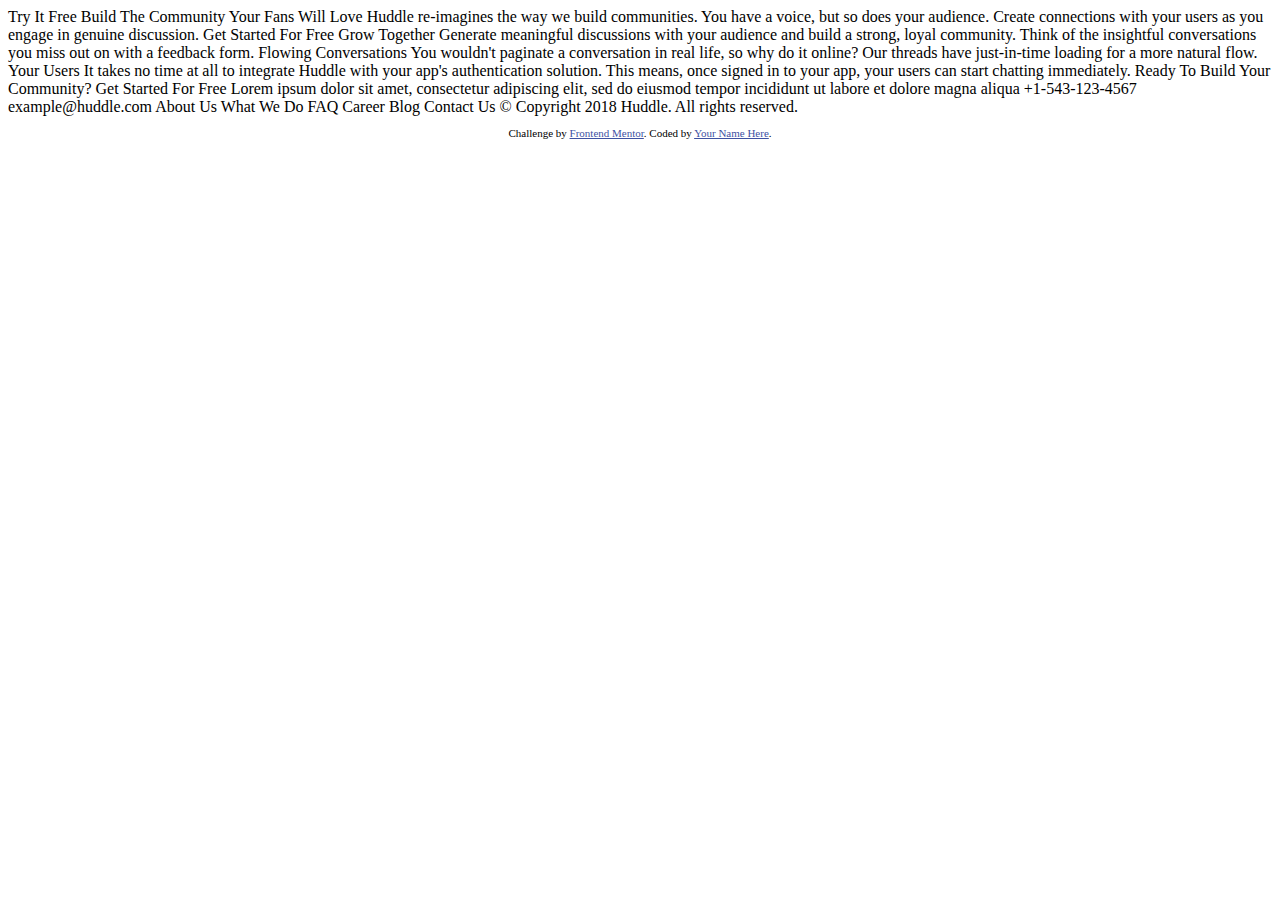
==== index.html @ cb01d00a "Initial commit" ====
<!DOCTYPE html>
<html lang="en">
<head>
  <meta charset="UTF-8">
  <meta name="viewport" content="width=device-width, initial-scale=1.0"> <!-- displays site properly based on user's device -->

  <link rel="icon" type="image/png" sizes="32x32" href="./images/favicon-32x32.png">
  
  <title>Frontend Mentor | Huddle landing page with alternating feature blocks</title>

  <!-- Feel free to remove these styles or customise in your own stylesheet 👍 -->
  <style>
    .attribution { font-size: 11px; text-align: center; }
    .attribution a { color: hsl(228, 45%, 44%); }
  </style>
</head>
<body>

  Try It Free

  Build The Community Your Fans Will Love

  Huddle re-imagines the way we build communities. You have a voice, but so does your audience. 
  Create connections with your users as you engage in genuine discussion. 

  Get Started For Free

  Grow Together

  Generate meaningful discussions with your audience and build a strong, loyal community. 
  Think of the insightful conversations you miss out on with a feedback form. 

  Flowing Conversations

  You wouldn't paginate a conversation in real life, so why do it online? Our threads 
  have just-in-time loading for a more natural flow.

  Your Users

  It takes no time at all to integrate Huddle with your app's authentication solution. 
  This means, once signed in to your app, your users can start chatting immediately.

  Ready To Build Your Community?

  Get Started For Free

  Lorem ipsum dolor sit amet, consectetur adipiscing elit, sed do eiusmod tempor 
  incididunt ut labore et dolore magna aliqua

  +1-543-123-4567
  example@huddle.com

  About Us
  What We Do
  FAQ

  Career
  Blog
  Contact Us

  &copy; Copyright 2018 Huddle. All rights reserved.

  <footer>
    <p class="attribution">
      Challenge by <a href="https://www.frontendmentor.io?ref=challenge" target="_blank">Frontend Mentor</a>. 
      Coded by <a href="#">Your Name Here</a>.
    </p>
  </footer>
</body>
</html>
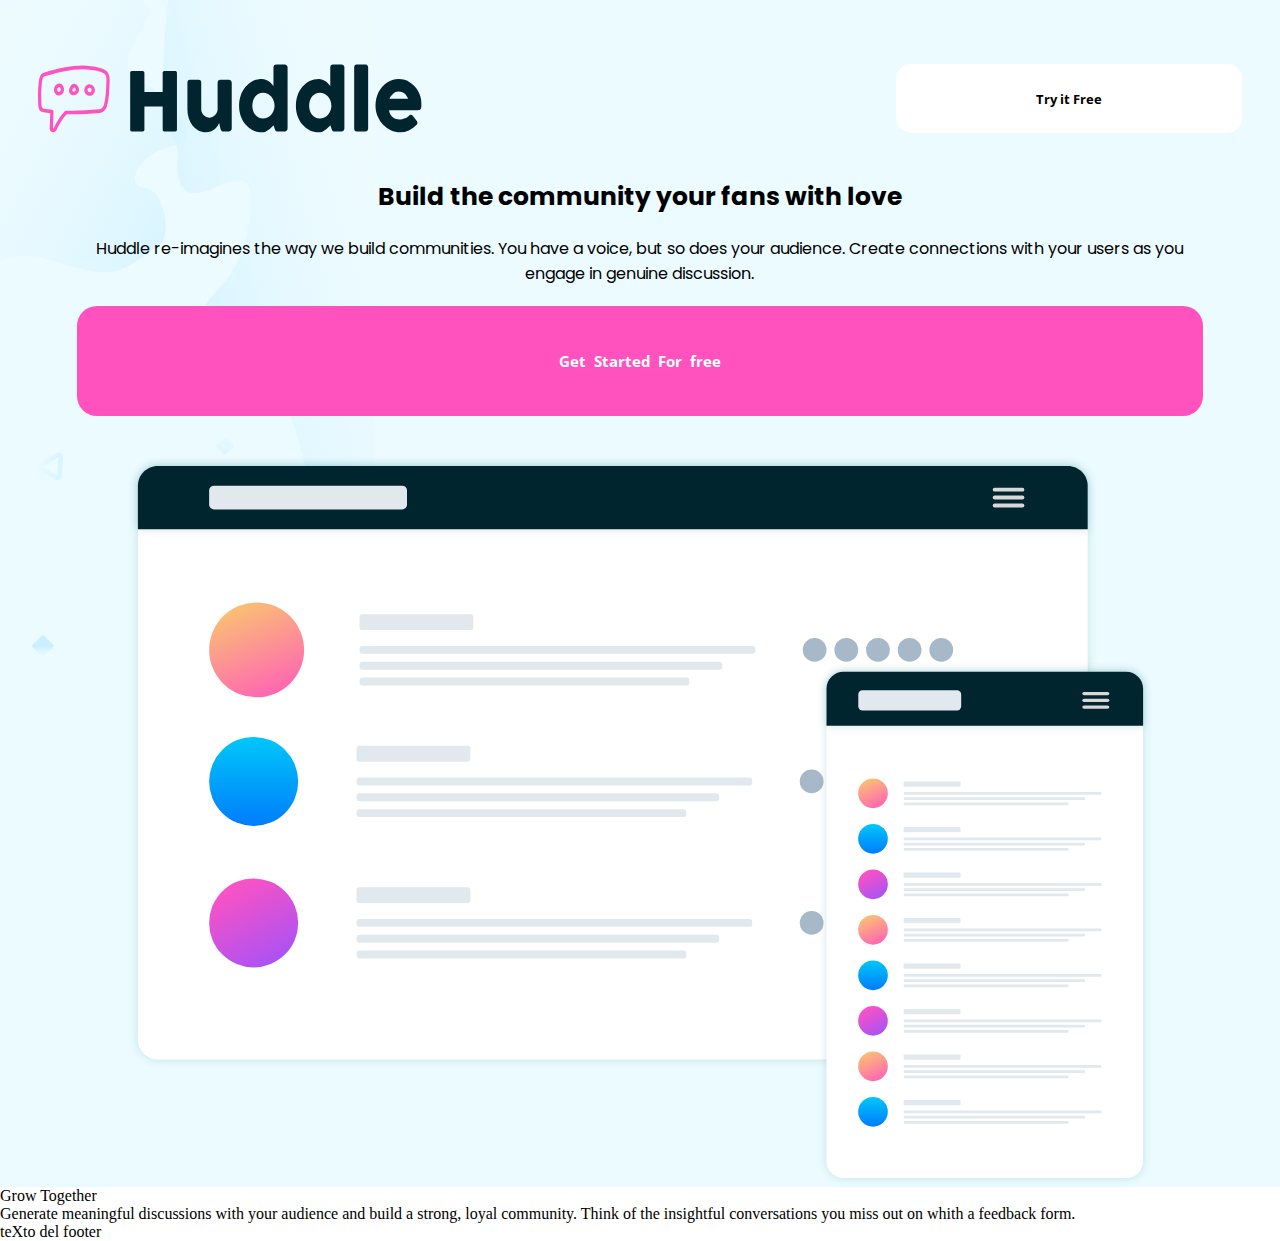
==== commit 8b900664: "Avances en header" ====
--- a/index.html
+++ b/index.html
@@ -2,69 +2,50 @@
 <html lang="en">
 <head>
   <meta charset="UTF-8">
-  <meta name="viewport" content="width=device-width, initial-scale=1.0"> <!-- displays site properly based on user's device -->
-
-  <link rel="icon" type="image/png" sizes="32x32" href="./images/favicon-32x32.png">
-  
-  <title>Frontend Mentor | Huddle landing page with alternating feature blocks</title>
-
-  <!-- Feel free to remove these styles or customise in your own stylesheet 👍 -->
-  <style>
-    .attribution { font-size: 11px; text-align: center; }
-    .attribution a { color: hsl(228, 45%, 44%); }
-  </style>
+  <meta http-equiv="X-UA-Compatible" content="IE=edge">
+  <meta name="viewport" content="width=device-width, initial-scale=1.0">
+  <link rel="stylesheet" href="css/main.css">
+  <link rel="shortcut icon" href="">
+  <title>Document</title>
 </head>
 <body>
+  <header class="header-bg">
+    <div id="top_content">
+      <img id="logo" src="../images/logo.svg" alt="">
+      <button id="btn_try">Try it Free</button>
+    </div>
+    
+    
+    <div class="container-title">
+      <p class="header-title">Build the community your fans with love</p>
+      <p class="header-text">Huddle re-imagines the way we build communities.
+         You have a voice, but so does your audience. Create connections
+        with your users as you engage in genuine discussion.</p>
 
-  Try It Free
+      <button class="btn_get_stard">Get Started For free</button>
 
-  Build The Community Your Fans Will Love
+    </div>
 
-  Huddle re-imagines the way we build communities. You have a voice, but so does your audience. 
-  Create connections with your users as you engage in genuine discussion. 
+    <div class="container-images">
+      <img src="./images/illustration-mockups.svg" alt="" class="image-mockups">
+    </div>
 
-  Get Started For Free
+    
+  </header>
+  
+  <body>
+    <div class="container-title">
+      <p class="body-title">Grow Together</p>
+      <p class="body-text">Generate meaningful discussions with your audience and build a strong,
+        loyal community. Think of the insightful conversations you miss out on whith a 
+        feedback form.
+      </p>
+    </div>
+  </body>
 
-  Grow Together
+  <div id="foot">
+    teXto del footer
+  </div>
 
-  Generate meaningful discussions with your audience and build a strong, loyal community. 
-  Think of the insightful conversations you miss out on with a feedback form. 
-
-  Flowing Conversations
-
-  You wouldn't paginate a conversation in real life, so why do it online? Our threads 
-  have just-in-time loading for a more natural flow.
-
-  Your Users
-
-  It takes no time at all to integrate Huddle with your app's authentication solution. 
-  This means, once signed in to your app, your users can start chatting immediately.
-
-  Ready To Build Your Community?
-
-  Get Started For Free
-
-  Lorem ipsum dolor sit amet, consectetur adipiscing elit, sed do eiusmod tempor 
-  incididunt ut labore et dolore magna aliqua
-
-  +1-543-123-4567
-  example@huddle.com
-
-  About Us
-  What We Do
-  FAQ
-
-  Career
-  Blog
-  Contact Us
-
-  &copy; Copyright 2018 Huddle. All rights reserved.
-
-  <footer>
-    <p class="attribution">
-      Challenge by <a href="https://www.frontendmentor.io?ref=challenge" target="_blank">Frontend Mentor</a>. 
-      Coded by <a href="#">Your Name Here</a>.
-    </p>
-  </footer>
 </body>
 </html>--- a/css/main.css
+++ b/css/main.css
@@ -0,0 +1,122 @@
+@import url("https://fonts.googleapis.com/css2?family=Open+Sans:wght@400;700&family=Poppins:wght@400;700&display=swap");
+* {
+  margin: 0;
+  padding: 0;
+}
+
+header {
+  background: url("../images/bg-hero-mobile.svg");
+  background-repeat: no-repeat;
+  background-color: #ebfbff;
+  display: -webkit-box;
+  display: -ms-flexbox;
+  display: flex;
+  -webkit-box-orient: vertical;
+  -webkit-box-direction: normal;
+      -ms-flex-direction: column;
+          flex-direction: column;
+  -webkit-box-align: center;
+      -ms-flex-align: center;
+          align-items: center;
+}
+
+header .container-title {
+  width: 88%;
+  display: -webkit-box;
+  display: -ms-flexbox;
+  display: flex;
+  -webkit-box-orient: vertical;
+  -webkit-box-direction: normal;
+      -ms-flex-direction: column;
+          flex-direction: column;
+  -webkit-box-align: center;
+      -ms-flex-align: center;
+          align-items: center;
+}
+
+header .container-title .header-text, header .container-title .header-title {
+  text-align: center;
+  font-family: "Poppins", sans-serif;
+}
+
+header .container-title .header-title {
+  margin-top: 45px;
+  margin-bottom: 20px;
+  font-weight: 700;
+  font-size: 25px;
+}
+
+header .container-title .header-text {
+  font-size: 16px;
+}
+
+header .btn_get_stard {
+  margin-top: 20px;
+  color: white;
+  background-color: #ff52bf;
+  border-radius: 20px;
+  border: 0;
+  padding: 4%;
+  text-align: center;
+  font-weight: 700;
+  font-family: "Open Sans", sans-serif;
+  font-size: 15px;
+  width: 100%;
+  word-spacing: 0.25em;
+}
+
+header #top_content {
+  margin-top: 5%;
+  display: -webkit-box;
+  display: -ms-flexbox;
+  display: flex;
+  -ms-flex-wrap: nowrap;
+      flex-wrap: nowrap;
+  width: 100%;
+  -webkit-box-pack: justify;
+      -ms-flex-pack: justify;
+          justify-content: space-between;
+}
+
+header #top_content button {
+  background-color: white;
+  border: 0px;
+  border-radius: 15px;
+  width: 27%;
+  margin-right: 3%;
+  padding: 2%;
+  font-family: "Open Sans", sans-serif;
+  font-weight: 700;
+}
+
+header #top_content #logo {
+  margin-left: 3%;
+  height: auto;
+  width: 30%;
+}
+
+header .container-images {
+  margin-top: 40px;
+  width: 100%;
+  display: -webkit-box;
+  display: -ms-flexbox;
+  display: flex;
+  -webkit-box-pack: center;
+      -ms-flex-pack: center;
+          justify-content: center;
+}
+
+header .container-images .image-mockups {
+  width: 80%;
+}
+
+header #foot {
+  display: -webkit-box;
+  display: -ms-flexbox;
+  display: flex;
+  -webkit-box-pack: center;
+      -ms-flex-pack: center;
+          justify-content: center;
+  background-color: #ebfbff;
+}
+/*# sourceMappingURL=main.css.map */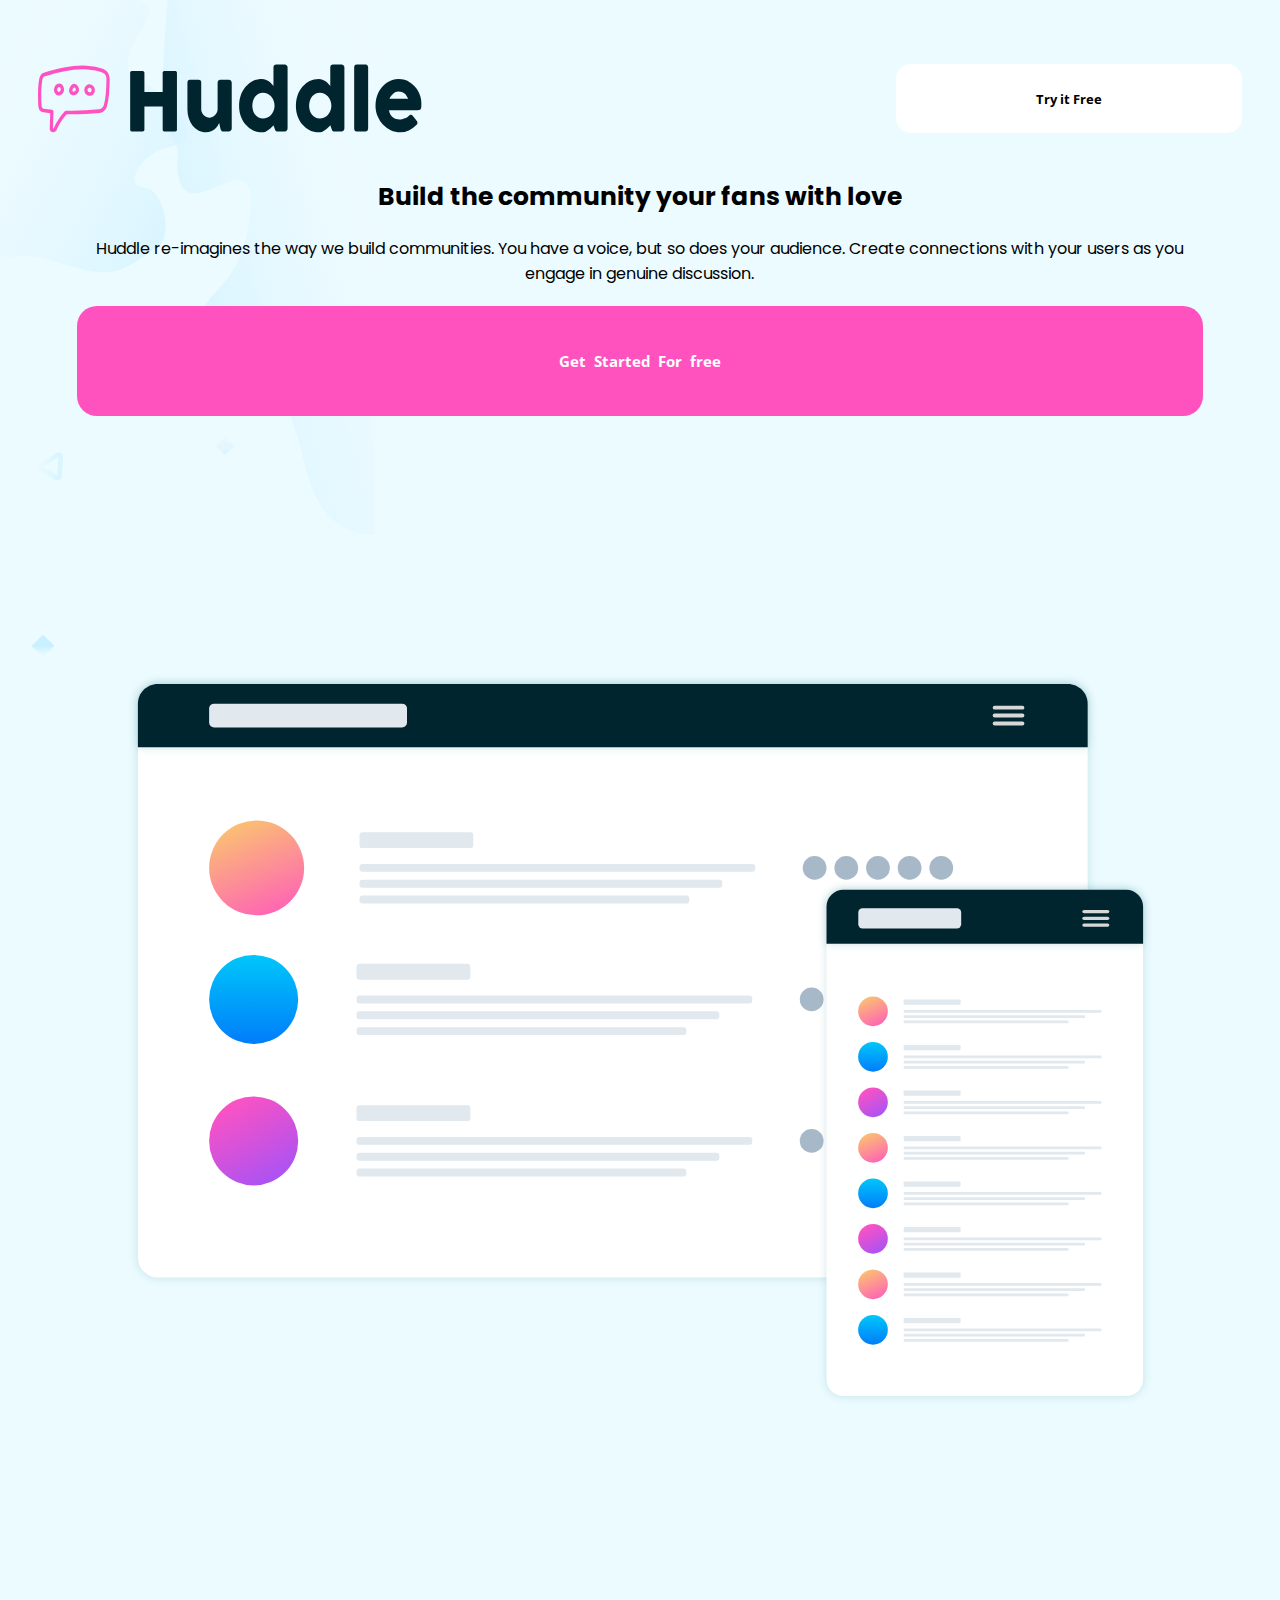
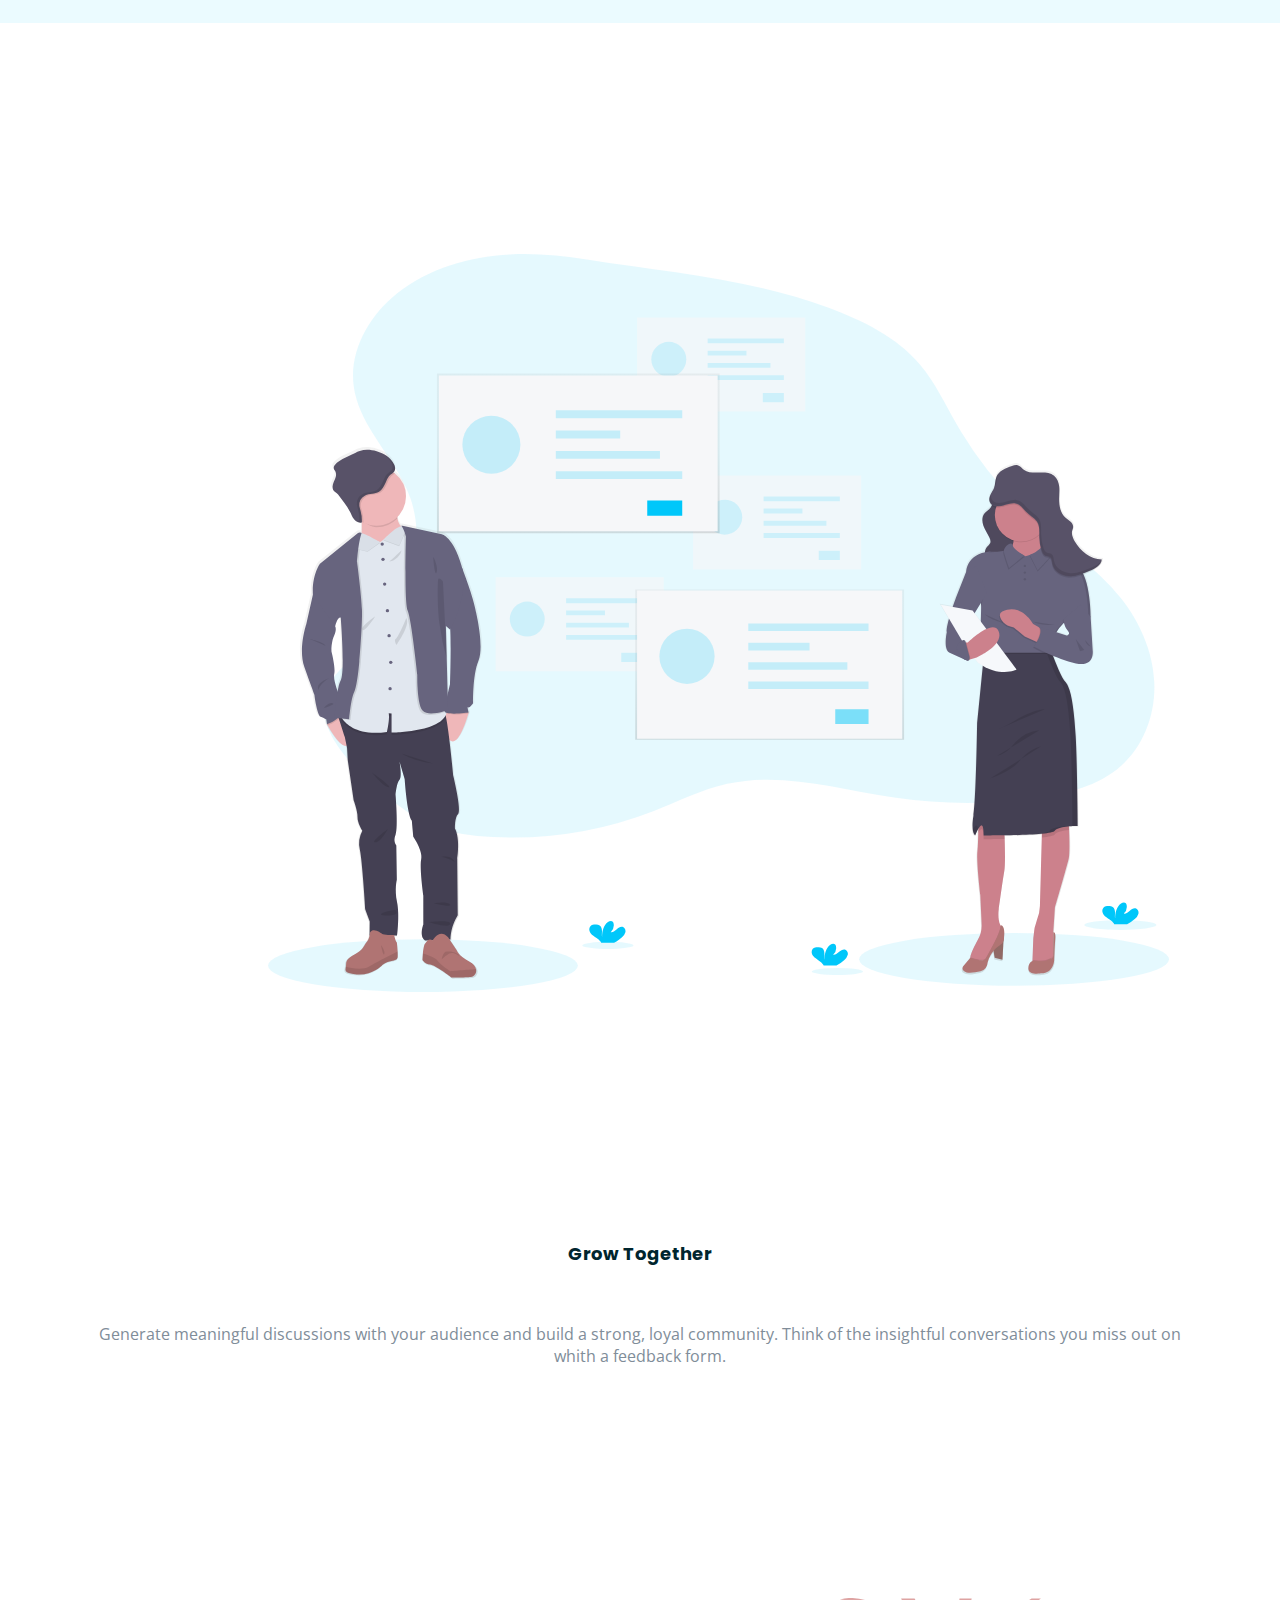
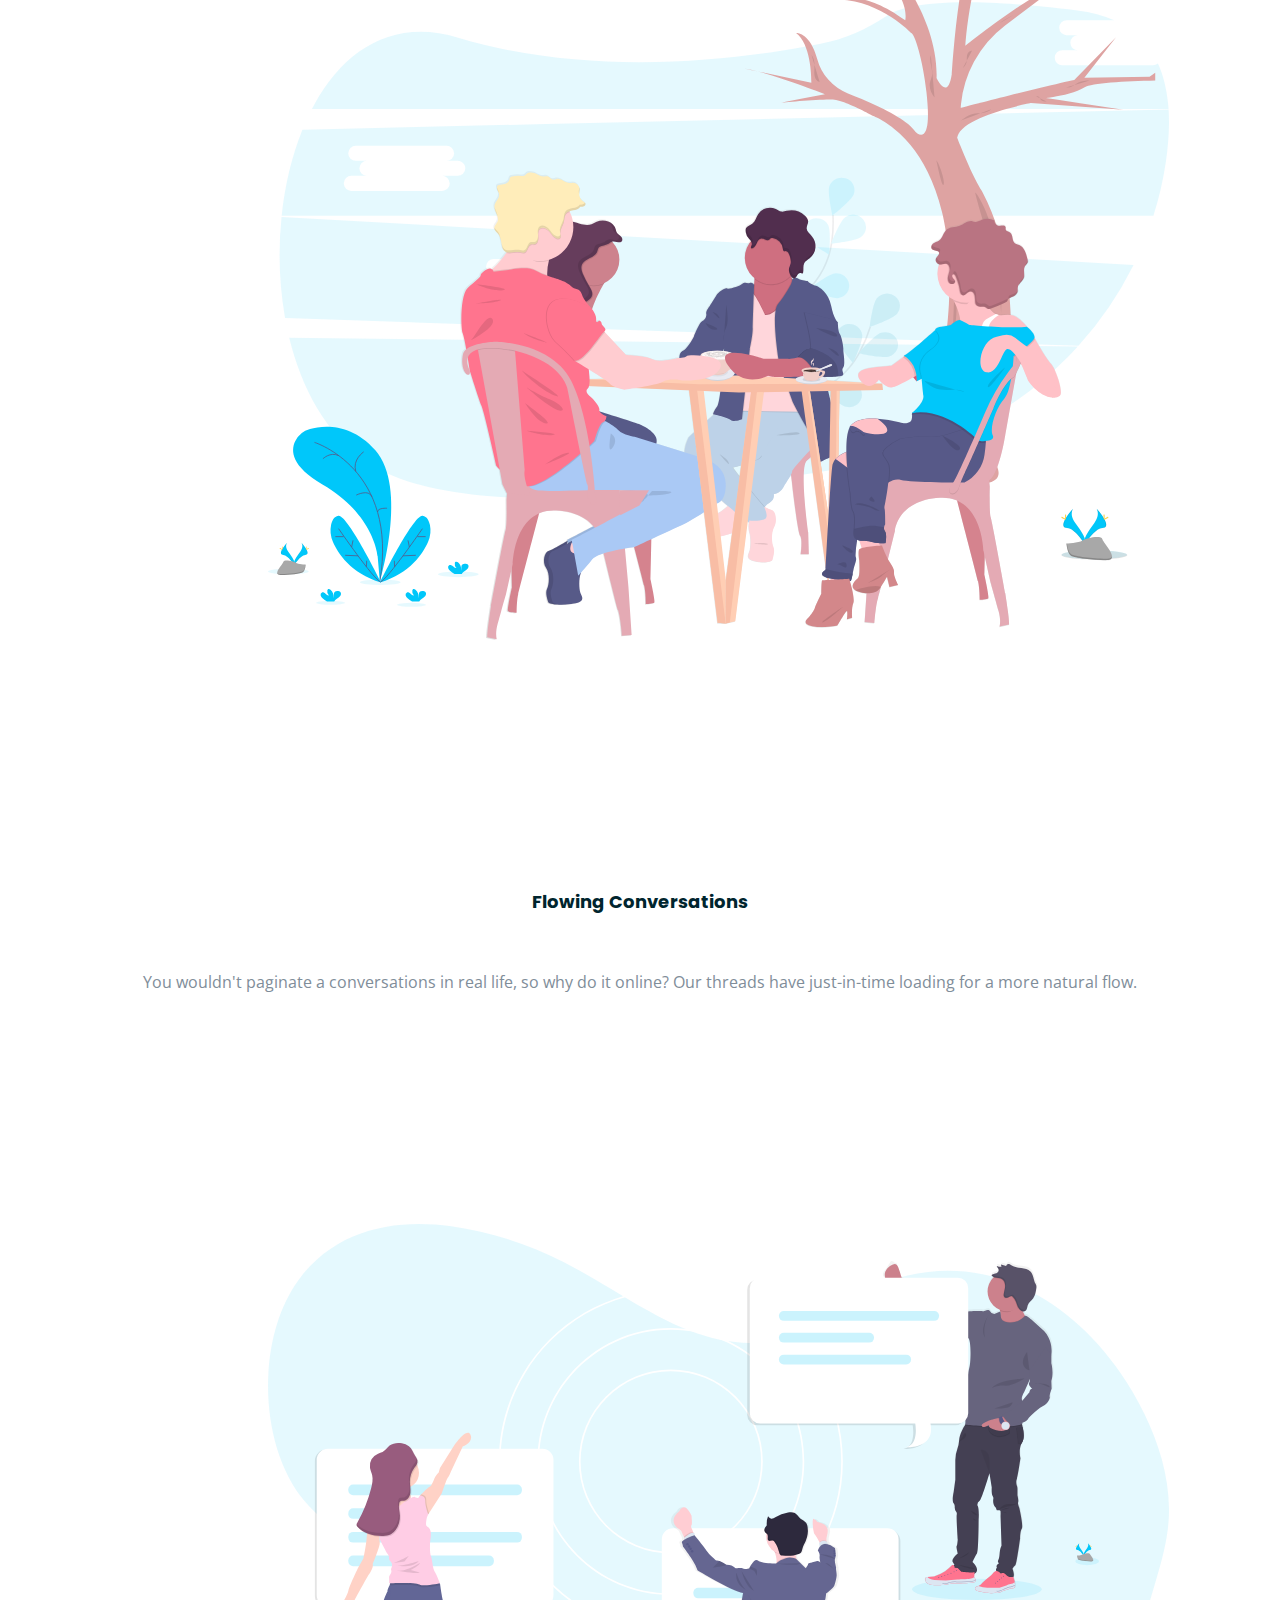
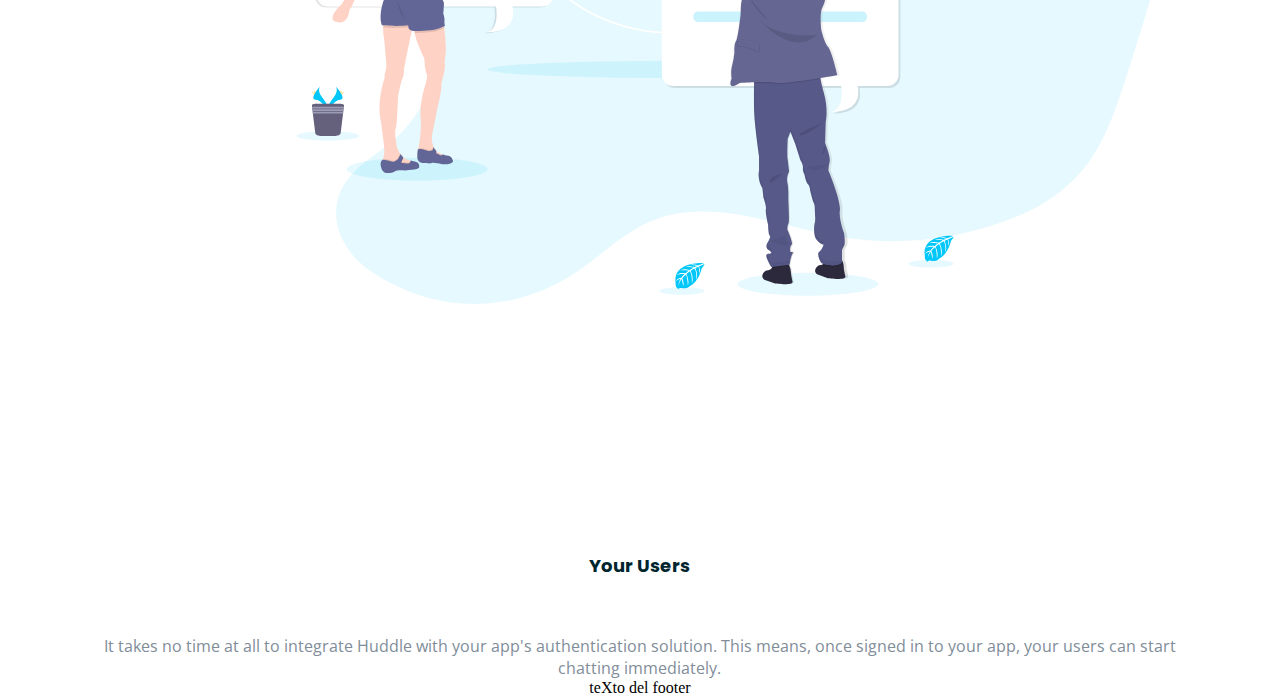
==== commit f0638611: "Agregamos los bloques de imagenes y parrafos" ====
--- a/index.html
+++ b/index.html
@@ -34,7 +34,12 @@
   </header>
   
   <body>
+
     <div class="container-title">
+      <div class="container-images">
+          <img src="./images/illustration-grow-together.svg" alt="" class="image-mockups">
+      </div>
+
       <p class="body-title">Grow Together</p>
       <p class="body-text">Generate meaningful discussions with your audience and build a strong,
         loyal community. Think of the insightful conversations you miss out on whith a 
@@ -43,6 +48,30 @@
     </div>
   </body>
 
+  <div class="container-title">
+    <div class="container-images">
+        <img src="./images/illustration-flowing-conversation.svg" alt="" class="image-mockups">
+    </div>
+
+    <p class="body-title">Flowing Conversations</p>
+    <p class="body-text">You wouldn't paginate a conversations
+      in real life, so why do it online? Our threads have just-in-time loading for a 
+      more natural flow.
+    </p>
+  </div>
+
+  <div class="container-title">
+    <div class="container-images">
+        <img src="./images/illustration-your-users.svg" alt="" class="image-mockups">
+    </div>
+
+    <p class="body-title">Your Users</p>
+    <p class="body-text"> It takes no time at all to integrate Huddle with your app's authentication solution.
+      This means, once signed in to your app, your users can start chatting immediately.
+    </p>
+  </div>
+</body>
+
   <div id="foot">
     teXto del footer
   </div>
--- a/css/main.css
+++ b/css/main.css
@@ -119,4 +119,55 @@
           justify-content: center;
   background-color: #ebfbff;
 }
+
+body {
+  display: -webkit-box;
+  display: -ms-flexbox;
+  display: flex;
+  -webkit-box-orient: vertical;
+  -webkit-box-direction: normal;
+      -ms-flex-direction: column;
+          flex-direction: column;
+  -webkit-box-align: center;
+      -ms-flex-align: center;
+          align-items: center;
+}
+
+body .container-images {
+  margin-top: 40px;
+  width: 100%;
+  display: -webkit-box;
+  display: -ms-flexbox;
+  display: flex;
+  padding: 17%;
+}
+
+body .container-images .image-mockups {
+  width: 80%;
+}
+
+body .container-title {
+  width: 88%;
+  display: -webkit-box;
+  display: -ms-flexbox;
+  display: flex;
+  -webkit-box-orient: vertical;
+  -webkit-box-direction: normal;
+      -ms-flex-direction: column;
+          flex-direction: column;
+  text-align: center;
+}
+
+body .container-title .body-title {
+  font-family: "Poppins", sans-serif;
+  color: #00252e;
+  font-weight: 700;
+  font-size: 18px;
+  padding: 5%;
+}
+
+body .container-title .body-text {
+  font-family: "Open Sans", sans-serif;
+  color: #808d99;
+}
 /*# sourceMappingURL=main.css.map */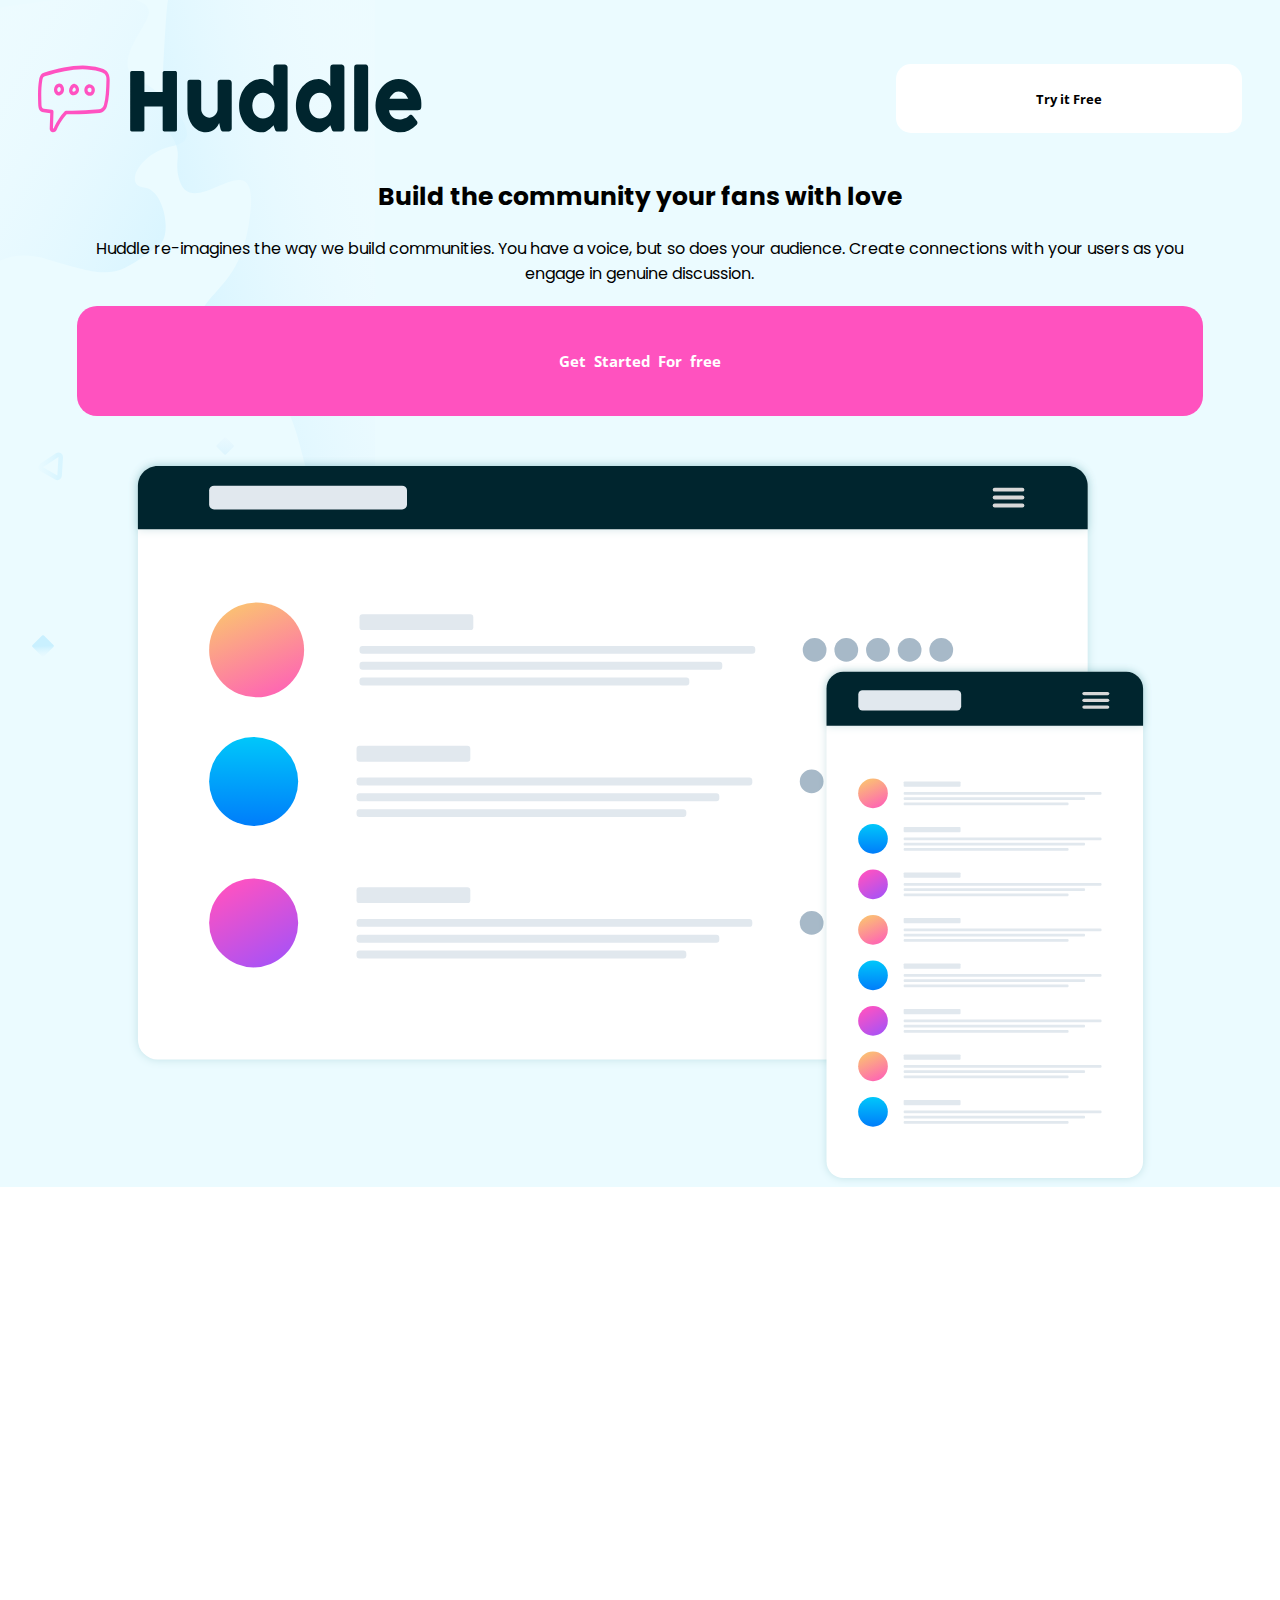
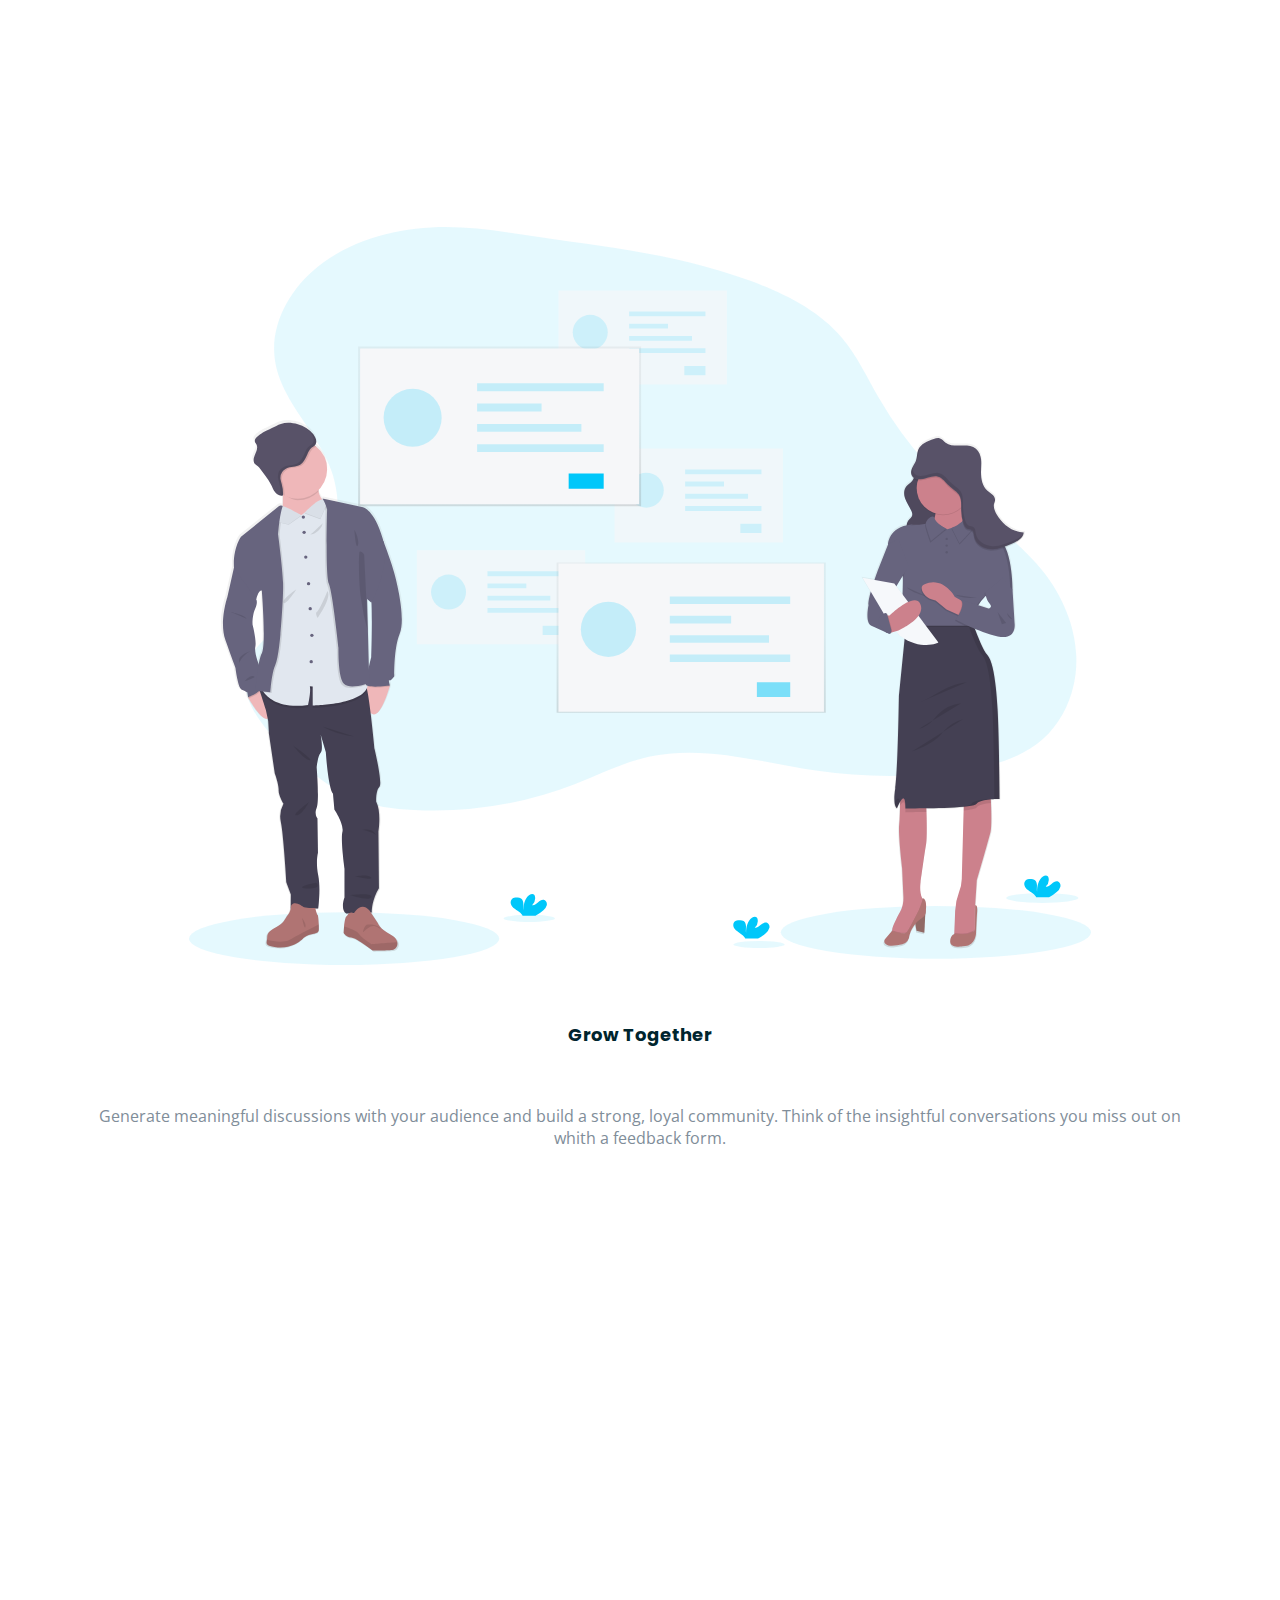
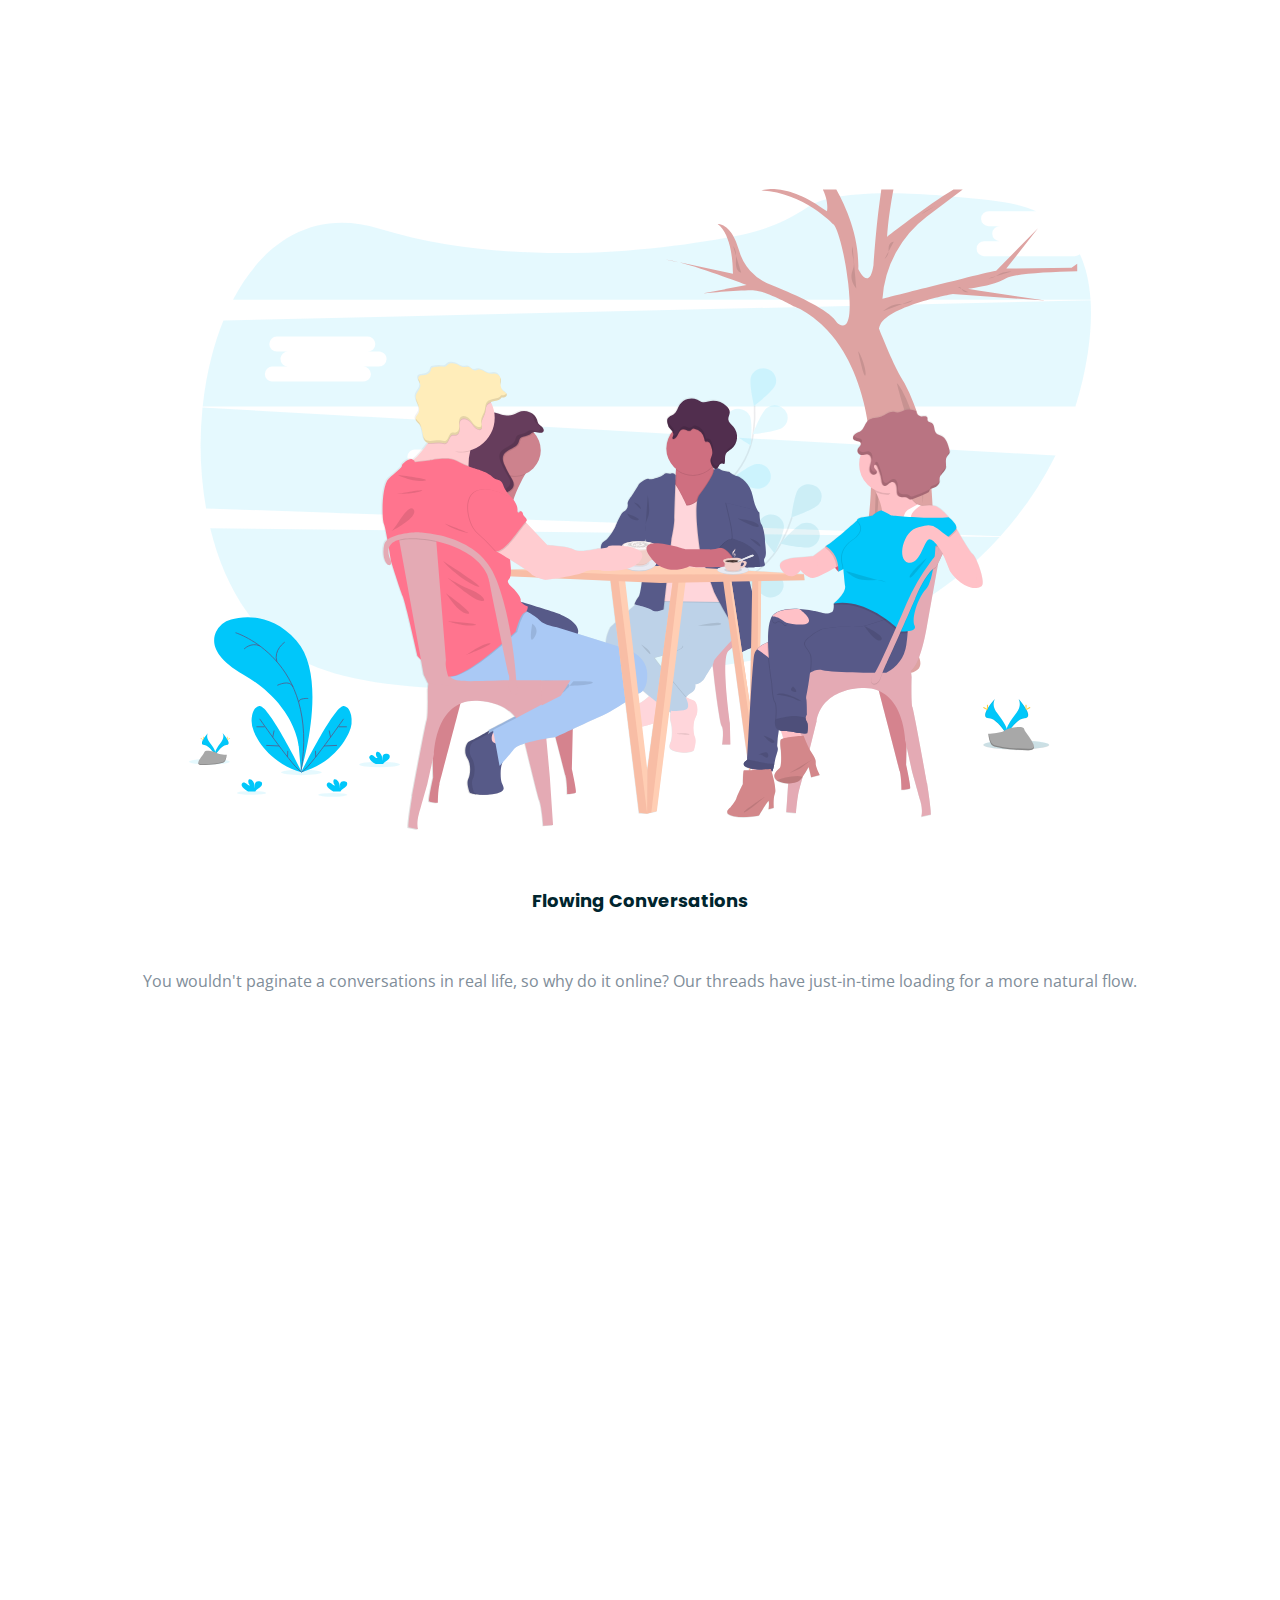
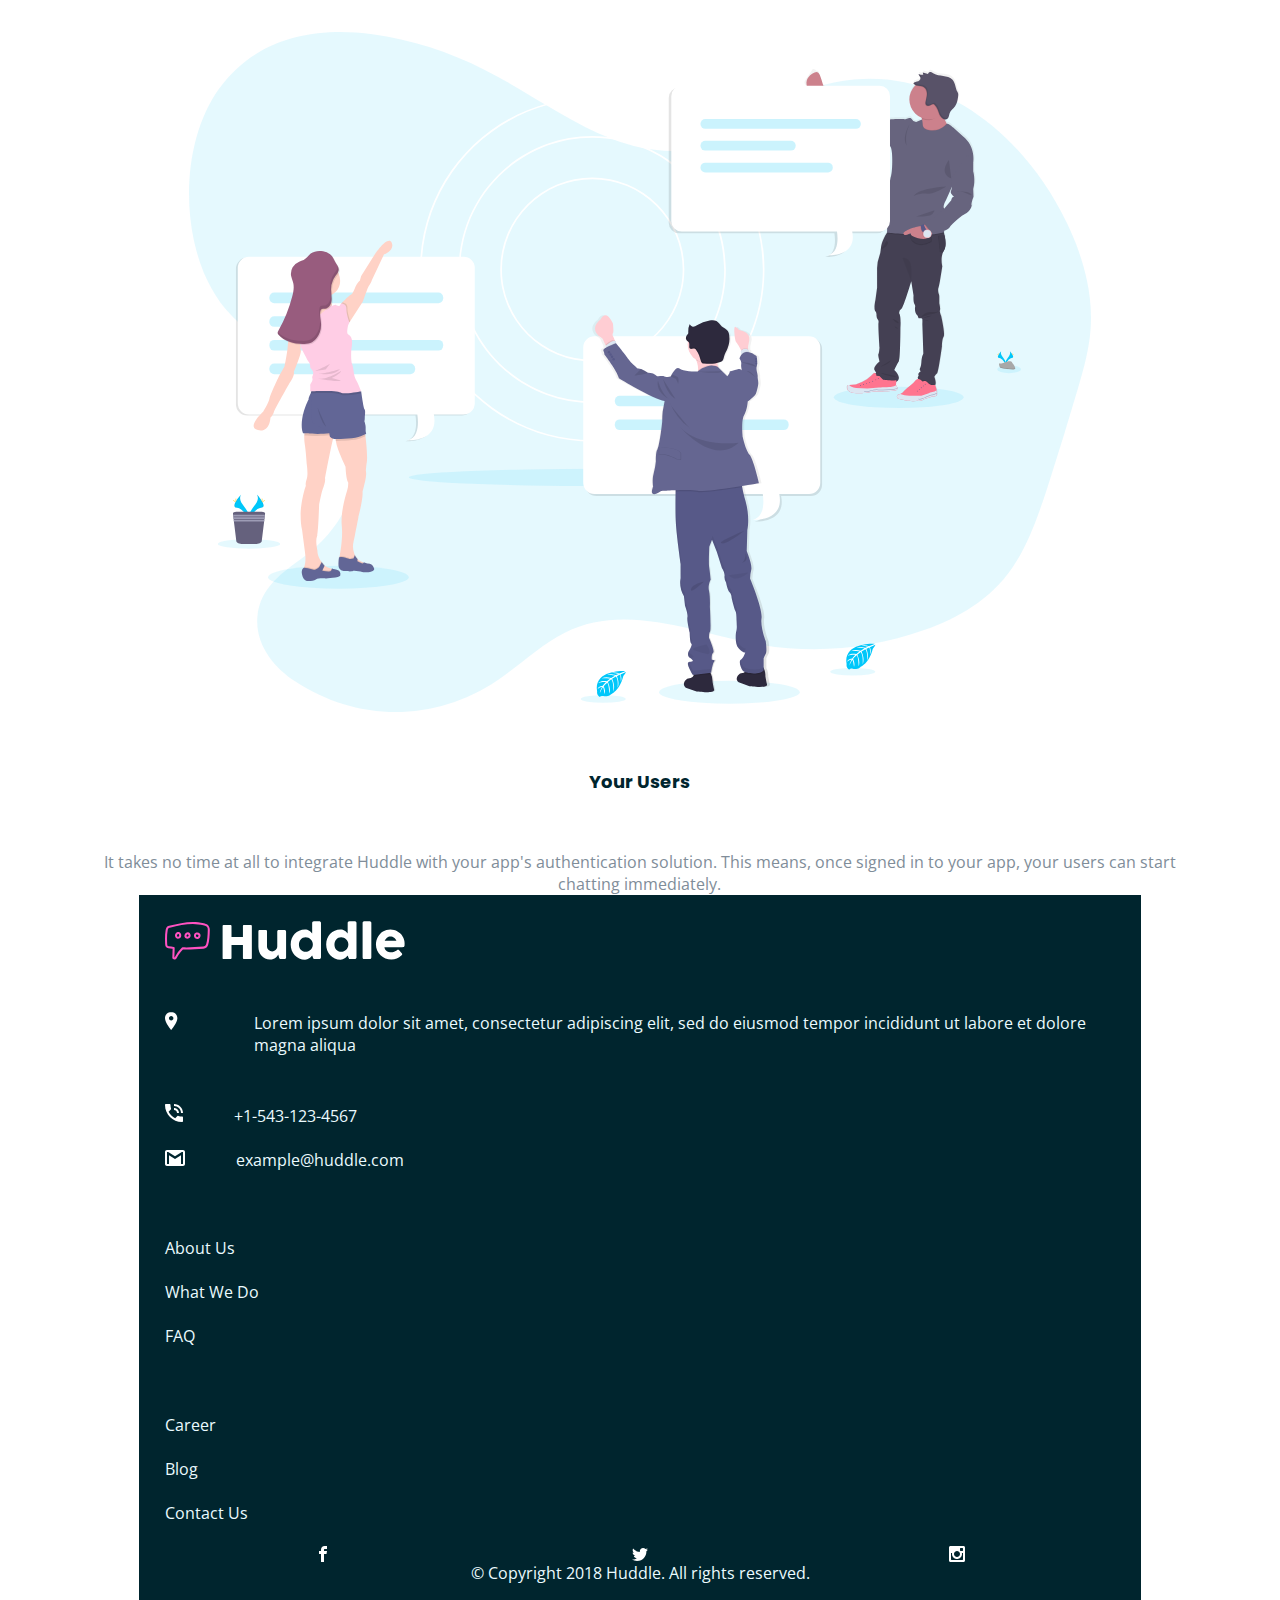
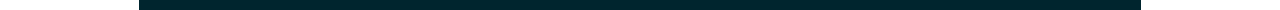
==== commit 2c5fc556: "Agregamos bloques de imagenes y parrafos y actualizamos el footer" ====
--- a/index.html
+++ b/index.html
@@ -1,25 +1,28 @@
 <!DOCTYPE html>
 <html lang="en">
+
 <head>
   <meta charset="UTF-8">
   <meta http-equiv="X-UA-Compatible" content="IE=edge">
   <meta name="viewport" content="width=device-width, initial-scale=1.0">
   <link rel="stylesheet" href="css/main.css">
   <link rel="shortcut icon" href="">
+  <link rel="stylesheet" href="https://cdnjs.cloudflare.com/ajax/libs/font-awesome/6.0.0-beta2/css/all.min.css" integrity="sha512-YWzhKL2whUzgiheMoBFwW8CKV4qpHQAEuvilg9FAn5VJUDwKZZxkJNuGM4XkWuk94WCrrwslk8yWNGmY1EduTA==" crossorigin="anonymous" referrerpolicy="no-referrer" />
   <title>Document</title>
 </head>
+
 <body>
   <header class="header-bg">
     <div id="top_content">
       <img id="logo" src="../images/logo.svg" alt="">
       <button id="btn_try">Try it Free</button>
     </div>
-    
-    
+
+
     <div class="container-title">
       <p class="header-title">Build the community your fans with love</p>
       <p class="header-text">Huddle re-imagines the way we build communities.
-         You have a voice, but so does your audience. Create connections
+        You have a voice, but so does your audience. Create connections
         with your users as you engage in genuine discussion.</p>
 
       <button class="btn_get_stard">Get Started For free</button>
@@ -30,39 +33,39 @@
       <img src="./images/illustration-mockups.svg" alt="" class="image-mockups">
     </div>
 
-    
+
   </header>
-  
-  <body>
 
-    <div class="container-title">
-      <div class="container-images">
-          <img src="./images/illustration-grow-together.svg" alt="" class="image-mockups">
-      </div>
 
-      <p class="body-title">Grow Together</p>
-      <p class="body-text">Generate meaningful discussions with your audience and build a strong,
-        loyal community. Think of the insightful conversations you miss out on whith a 
-        feedback form.
-      </p>
+
+  <div class="container-title images_cont">
+    <div class="container-images">
+      <img src="./images/illustration-grow-together.svg" alt="" class="image-mockups">
     </div>
-  </body>
 
-  <div class="container-title">
+    <p class="body-title">Grow Together</p>
+    <p class="body-text">Generate meaningful discussions with your audience and build a strong,
+      loyal community. Think of the insightful conversations you miss out on whith a
+      feedback form.
+    </p>
+  </div>
+
+
+  <div class="container-title images_cont">
     <div class="container-images">
-        <img src="./images/illustration-flowing-conversation.svg" alt="" class="image-mockups">
+      <img src="./images/illustration-flowing-conversation.svg" alt="" class="image-mockups">
     </div>
 
     <p class="body-title">Flowing Conversations</p>
     <p class="body-text">You wouldn't paginate a conversations
-      in real life, so why do it online? Our threads have just-in-time loading for a 
+      in real life, so why do it online? Our threads have just-in-time loading for a
       more natural flow.
     </p>
   </div>
 
-  <div class="container-title">
+  <div class="container-title images_cont">
     <div class="container-images">
-        <img src="./images/illustration-your-users.svg" alt="" class="image-mockups">
+      <img src="./images/illustration-your-users.svg" alt="" class="image-mockups">
     </div>
 
     <p class="body-title">Your Users</p>
@@ -70,11 +73,39 @@
       This means, once signed in to your app, your users can start chatting immediately.
     </p>
   </div>
-</body>
 
   <div id="foot">
-    teXto del footer
-  </div>
-
+    <img id="logo_principal" src="images/logo_foot.svg" alt="">
+    <div id="location_container">
+      <div><img id="logo_principal" class="icons_info_foot" src="images/icon-location.svg" alt=""></div>
+      <div id="text">Lorem ipsum dolor sit amet, consectetur adipiscing elit, sed do eiusmod tempor 
+      incididunt ut labore et dolore magna aliqua</div>
+    </div>
+    <div>
+      <img id="logo_principal" class="icons_info_foot" src="images/icon-phone.svg" alt="">
+      +1-543-123-4567 <br><br>
+      <img id="logo_principal" class="icons_info_foot" src="images/icon-email.svg" alt="">
+      example@huddle.com
+    </div>
+    <div class="opc">
+      <span>About Us</span><br>
+      <span>What We Do</span><br>
+      <span>FAQ</span>
+    </div>
+    <div class="opc">
+      <span>Career</span><br>
+      <span>Blog</span><br>
+      <span>Contact Us</span>
+    </div>
+    <br>
+    <div id="icons_container">
+      <img class="icons_redes" src="images/facebook2.svg" alt="">
+      <img class="icons_redes" src="images/twitter.svg" alt="">
+      <img class="icons_redes" src="images/instagram.svg" alt="">
+    </div>
+   
+    
+   <center>&copy; Copyright 2018 Huddle. All rights reserved.</center>
+  </div> 
 </body>
 </html>--- a/css/main.css
+++ b/css/main.css
@@ -134,12 +134,13 @@
 }
 
 body .container-images {
-  margin-top: 40px;
-  width: 100%;
-  display: -webkit-box;
-  display: -ms-flexbox;
-  display: flex;
-  padding: 17%;
+  width: 100%;
+  display: -webkit-box;
+  display: -ms-flexbox;
+  display: flex;
+  -webkit-box-pack: center;
+      -ms-flex-pack: center;
+          justify-content: center;
 }
 
 body .container-images .image-mockups {
@@ -170,4 +171,73 @@
   font-family: "Open Sans", sans-serif;
   color: #808d99;
 }
+
+body .images_cont {
+  margin-top: 50%;
+}
+
+body #foot {
+  padding: 2%;
+  background-color: #00252e;
+  color: #ebfbff;
+  font-family: "Open Sans", sans-serif;
+}
+
+body #foot #location_container {
+  margin-bottom: 5%;
+  margin-top: 5%;
+}
+
+body #foot #text {
+  margin-left: 8%;
+}
+
+body #foot .opc {
+  display: -webkit-box;
+  display: -ms-flexbox;
+  display: flex;
+  -webkit-box-pack: justify;
+      -ms-flex-pack: justify;
+          justify-content: space-between;
+  -webkit-box-orient: vertical;
+  -webkit-box-direction: normal;
+      -ms-flex-direction: column;
+          flex-direction: column;
+  margin-top: 7%;
+}
+
+body #icons_container {
+  display: -webkit-box;
+  display: -ms-flexbox;
+  display: flex;
+  -webkit-box-orient: horizontal;
+  -webkit-box-direction: normal;
+      -ms-flex-direction: row;
+          flex-direction: row;
+  -webkit-box-align: center;
+      -ms-flex-align: center;
+          align-items: center;
+  text-align: center;
+  -ms-flex-pack: distribute;
+      justify-content: space-around;
+}
+
+body #icons_container #span_icon {
+  border-color: white;
+  border: solid;
+}
+
+body .icons_info_foot {
+  margin-right: 5%;
+}
+
+body #location_container {
+  display: -webkit-box;
+  display: -ms-flexbox;
+  display: flex;
+  -webkit-box-orient: horizontal;
+  -webkit-box-direction: normal;
+      -ms-flex-direction: row;
+          flex-direction: row;
+}
 /*# sourceMappingURL=main.css.map */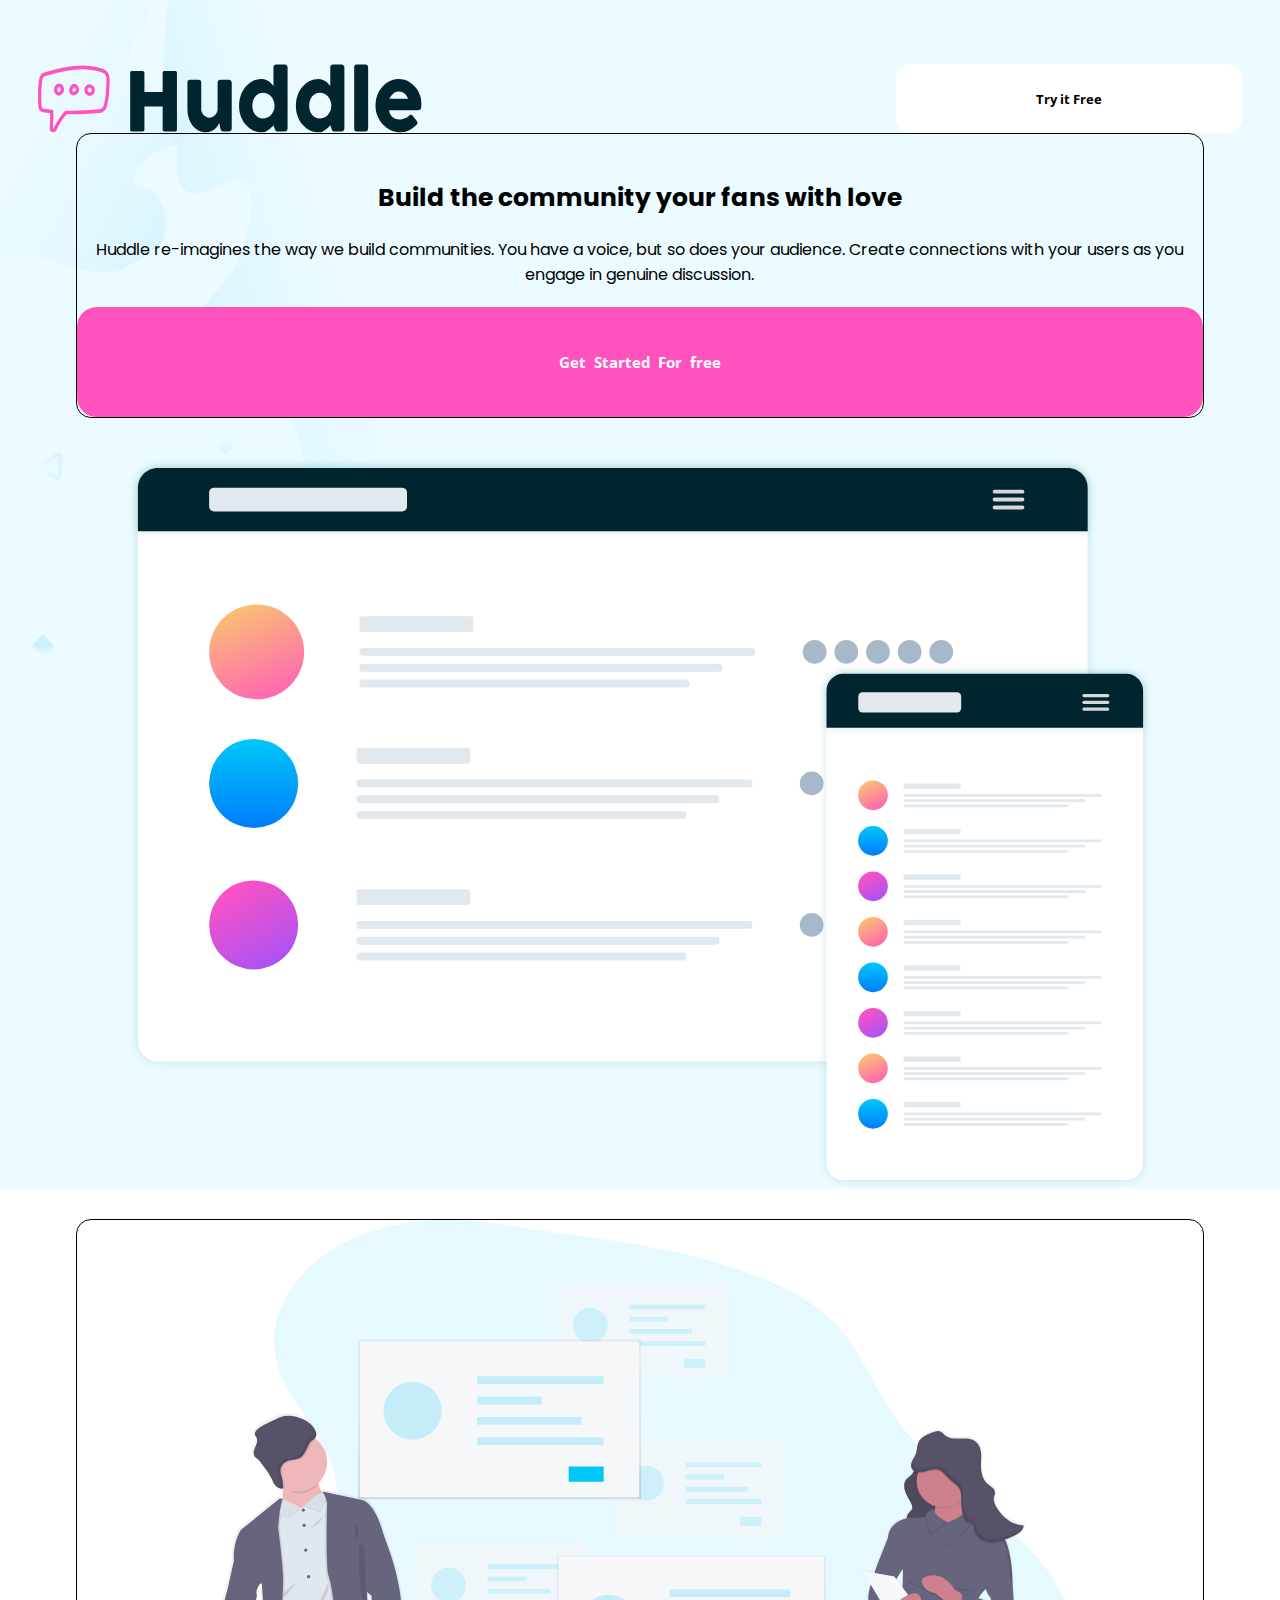
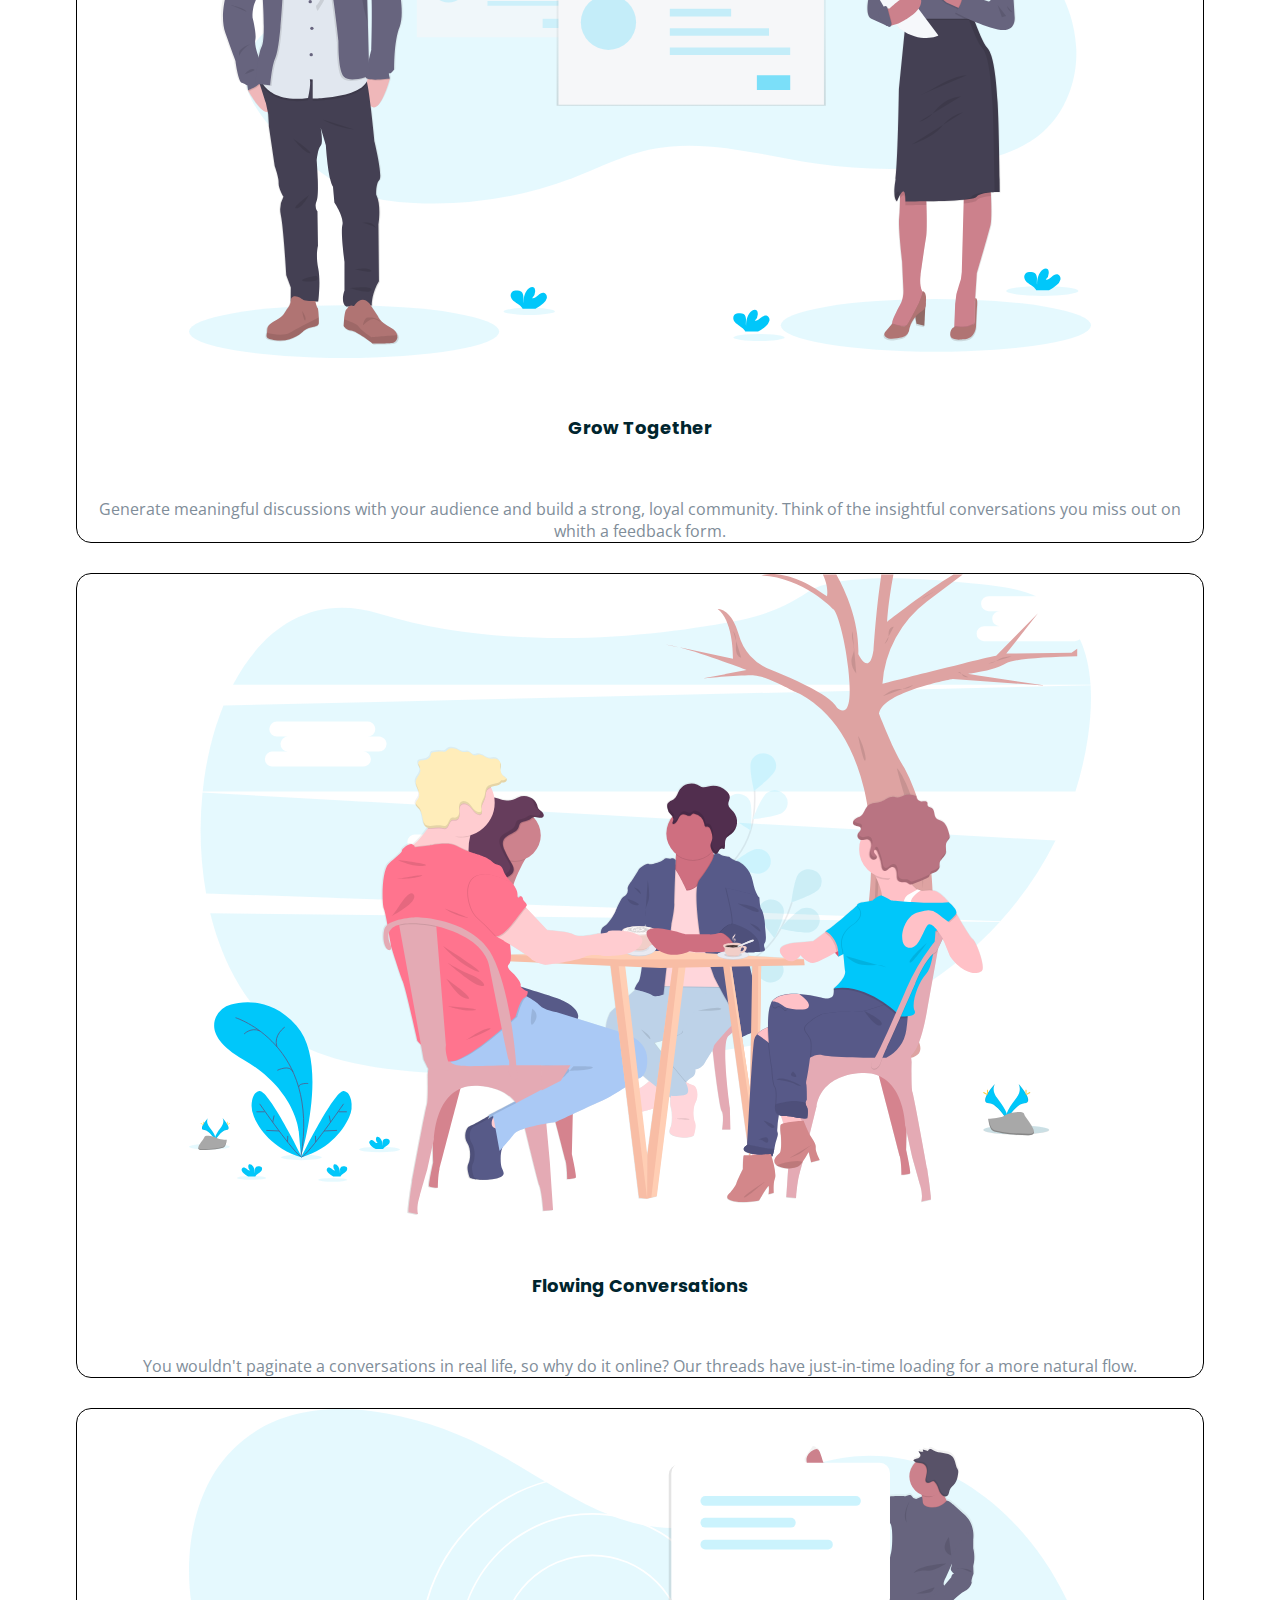
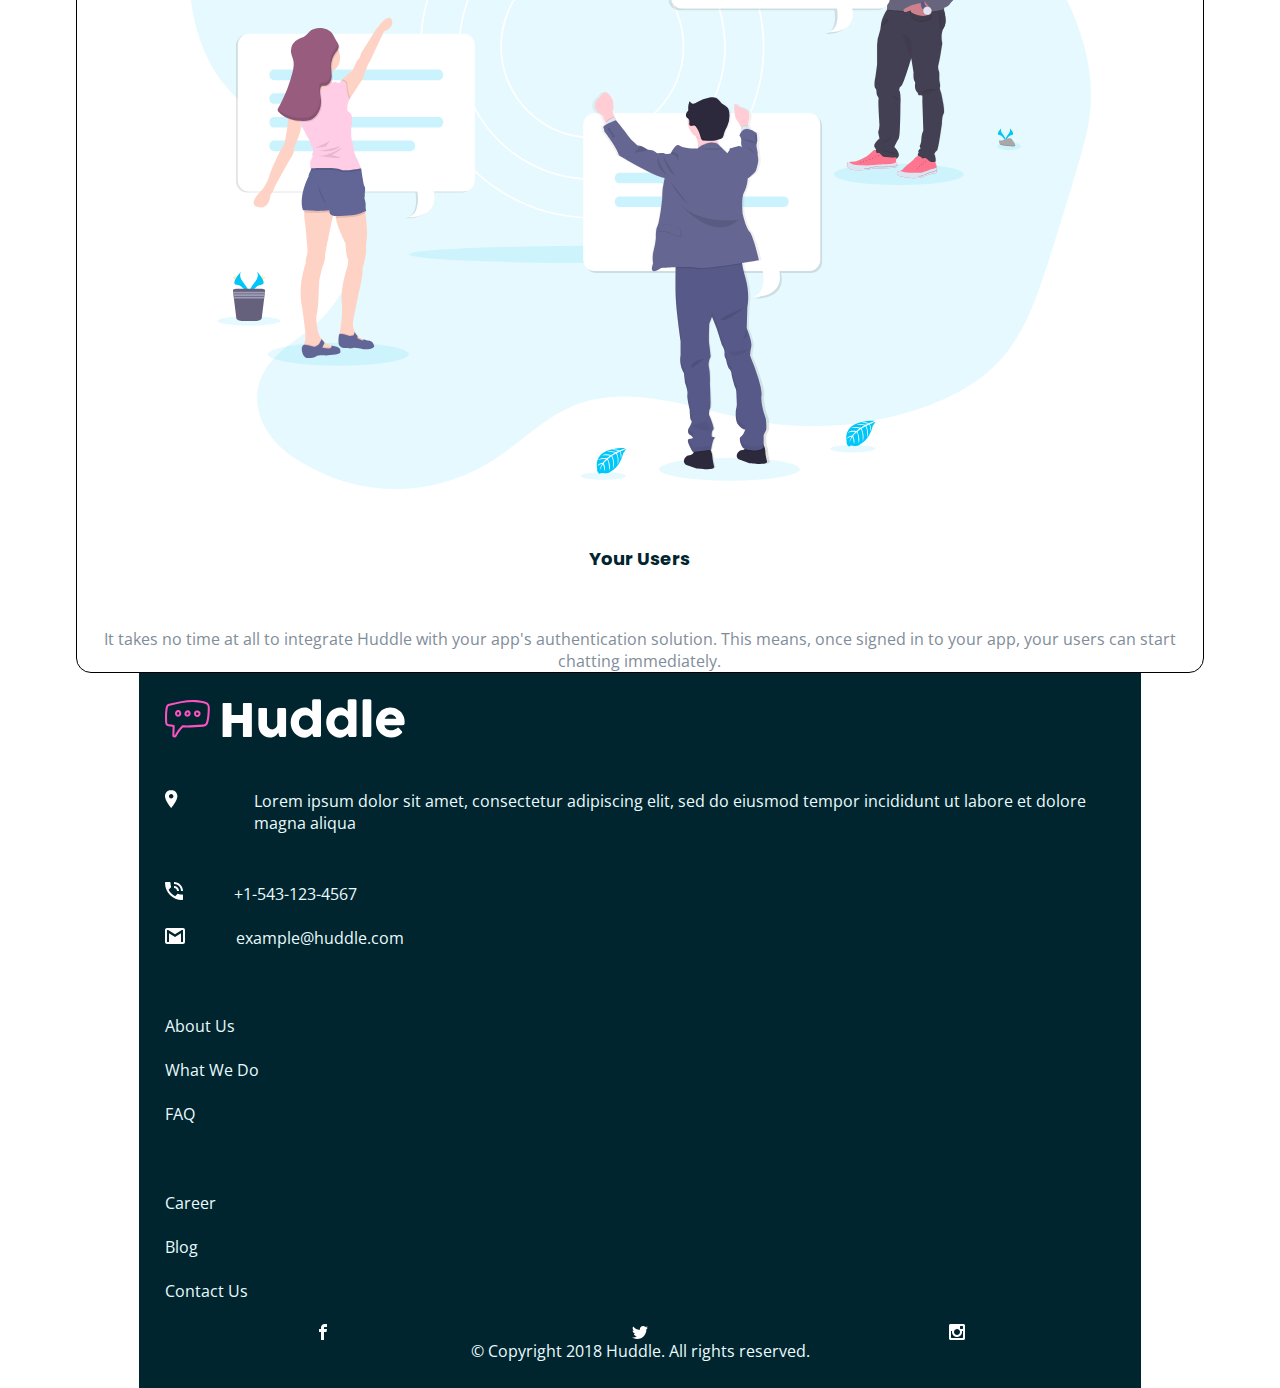
==== commit 622c1771: "Responsive start" ====
--- a/index.html
+++ b/index.html
@@ -7,7 +7,9 @@
   <meta name="viewport" content="width=device-width, initial-scale=1.0">
   <link rel="stylesheet" href="css/main.css">
   <link rel="shortcut icon" href="">
-  <link rel="stylesheet" href="https://cdnjs.cloudflare.com/ajax/libs/font-awesome/6.0.0-beta2/css/all.min.css" integrity="sha512-YWzhKL2whUzgiheMoBFwW8CKV4qpHQAEuvilg9FAn5VJUDwKZZxkJNuGM4XkWuk94WCrrwslk8yWNGmY1EduTA==" crossorigin="anonymous" referrerpolicy="no-referrer" />
+  <link rel="stylesheet" href="https://cdnjs.cloudflare.com/ajax/libs/font-awesome/6.0.0-beta2/css/all.min.css"
+    integrity="sha512-YWzhKL2whUzgiheMoBFwW8CKV4qpHQAEuvilg9FAn5VJUDwKZZxkJNuGM4XkWuk94WCrrwslk8yWNGmY1EduTA=="
+    crossorigin="anonymous" referrerpolicy="no-referrer" />
   <title>Document</title>
 </head>
 
@@ -36,50 +38,53 @@
 
   </header>
 
+  <section>
+    <div class="container-title images_cont container-">
+      <div class="container-images">
+        <img src="./images/illustration-grow-together.svg" alt="" class="image-mockups">
+      </div>
+
+      <p class="body-title">Grow Together</p>
+      <p class="body-text">Generate meaningful discussions with your audience and build a strong,
+        loyal community. Think of the insightful conversations you miss out on whith a
+        feedback form.
+      </p>
+    </div>
 
 
-  <div class="container-title images_cont">
-    <div class="container-images">
-      <img src="./images/illustration-grow-together.svg" alt="" class="image-mockups">
+    <div class="container-title images_cont">
+      <div class="container-images">
+        <img src="./images/illustration-flowing-conversation.svg" alt="" class="image-mockups">
+      </div>
+
+      <p class="body-title">Flowing Conversations</p>
+      <p class="body-text">You wouldn't paginate a conversations
+        in real life, so why do it online? Our threads have just-in-time loading for a
+        more natural flow.
+      </p>
     </div>
 
-    <p class="body-title">Grow Together</p>
-    <p class="body-text">Generate meaningful discussions with your audience and build a strong,
-      loyal community. Think of the insightful conversations you miss out on whith a
-      feedback form.
-    </p>
-  </div>
+    <div class="container-title images_cont">
+      <div class="container-images">
+        <img src="./images/illustration-your-users.svg" alt="" class="image-mockups">
+      </div>
+
+      <p class="body-title">Your Users</p>
+      <p class="body-text"> It takes no time at all to integrate Huddle with your app's authentication solution.
+        This means, once signed in to your app, your users can start chatting immediately.
+      </p>
+    </div>
+
+  </section>
 
 
-  <div class="container-title images_cont">
-    <div class="container-images">
-      <img src="./images/illustration-flowing-conversation.svg" alt="" class="image-mockups">
-    </div>
-
-    <p class="body-title">Flowing Conversations</p>
-    <p class="body-text">You wouldn't paginate a conversations
-      in real life, so why do it online? Our threads have just-in-time loading for a
-      more natural flow.
-    </p>
-  </div>
-
-  <div class="container-title images_cont">
-    <div class="container-images">
-      <img src="./images/illustration-your-users.svg" alt="" class="image-mockups">
-    </div>
-
-    <p class="body-title">Your Users</p>
-    <p class="body-text"> It takes no time at all to integrate Huddle with your app's authentication solution.
-      This means, once signed in to your app, your users can start chatting immediately.
-    </p>
-  </div>
 
   <div id="foot">
     <img id="logo_principal" src="images/logo_foot.svg" alt="">
     <div id="location_container">
       <div><img id="logo_principal" class="icons_info_foot" src="images/icon-location.svg" alt=""></div>
-      <div id="text">Lorem ipsum dolor sit amet, consectetur adipiscing elit, sed do eiusmod tempor 
-      incididunt ut labore et dolore magna aliqua</div>
+      <div id="text">Lorem ipsum dolor sit amet, consectetur adipiscing elit, sed do eiusmod tempor
+        incididunt ut labore et dolore magna aliqua</div>
     </div>
     <div>
       <img id="logo_principal" class="icons_info_foot" src="images/icon-phone.svg" alt="">
@@ -103,9 +108,10 @@
       <img class="icons_redes" src="images/twitter.svg" alt="">
       <img class="icons_redes" src="images/instagram.svg" alt="">
     </div>
-   
-    
-   <center>&copy; Copyright 2018 Huddle. All rights reserved.</center>
-  </div> 
+
+
+    <center>&copy; Copyright 2018 Huddle. All rights reserved.</center>
+  </div>
 </body>
+
 </html>--- a/css/main.css
+++ b/css/main.css
@@ -157,6 +157,8 @@
       -ms-flex-direction: column;
           flex-direction: column;
   text-align: center;
+  border: 1px solid black;
+  border-radius: 15px;
 }
 
 body .container-title .body-title {
@@ -173,7 +175,7 @@
 }
 
 body .images_cont {
-  margin-top: 50%;
+  margin-top: 30px;
 }
 
 body #foot {
@@ -240,4 +242,18 @@
       -ms-flex-direction: row;
           flex-direction: row;
 }
+
+section {
+  width: 100%;
+  display: -webkit-box;
+  display: -ms-flexbox;
+  display: flex;
+  -webkit-box-orient: vertical;
+  -webkit-box-direction: normal;
+      -ms-flex-direction: column;
+          flex-direction: column;
+  -webkit-box-align: center;
+      -ms-flex-align: center;
+          align-items: center;
+}
 /*# sourceMappingURL=main.css.map */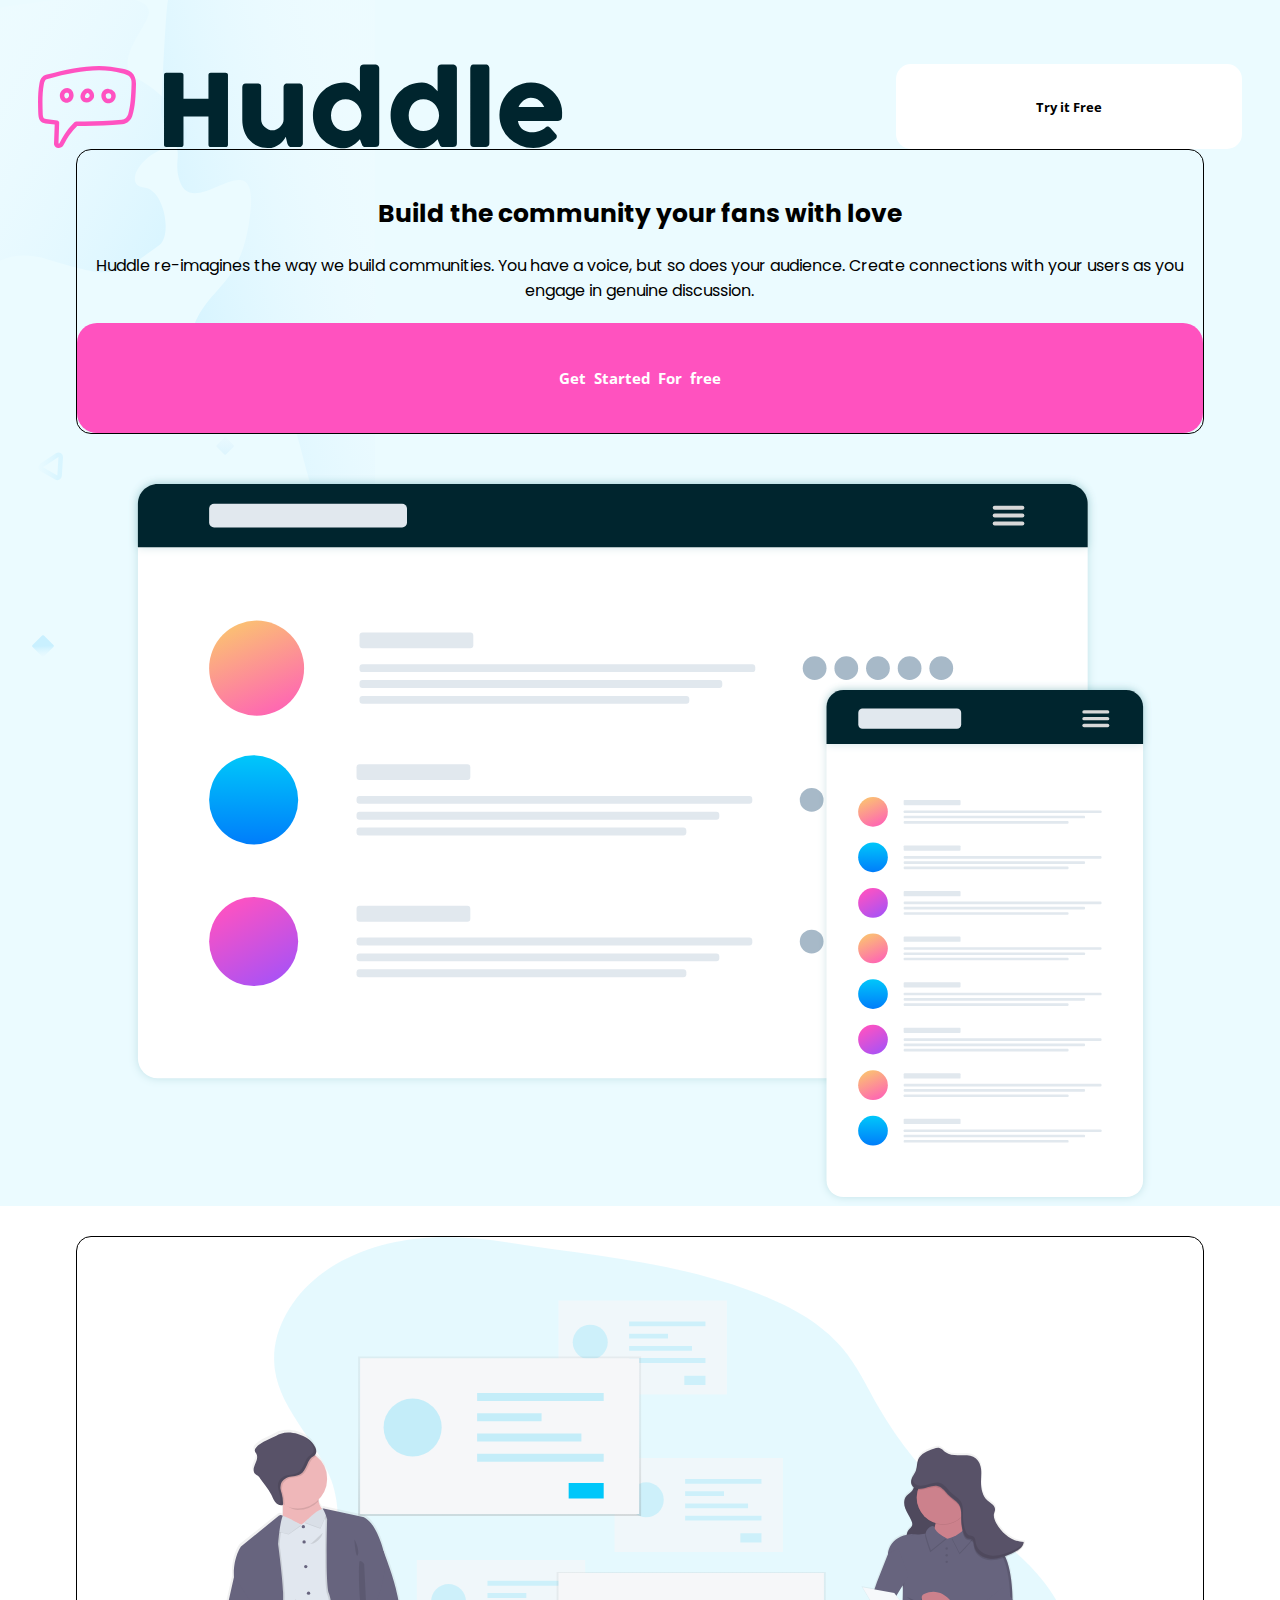
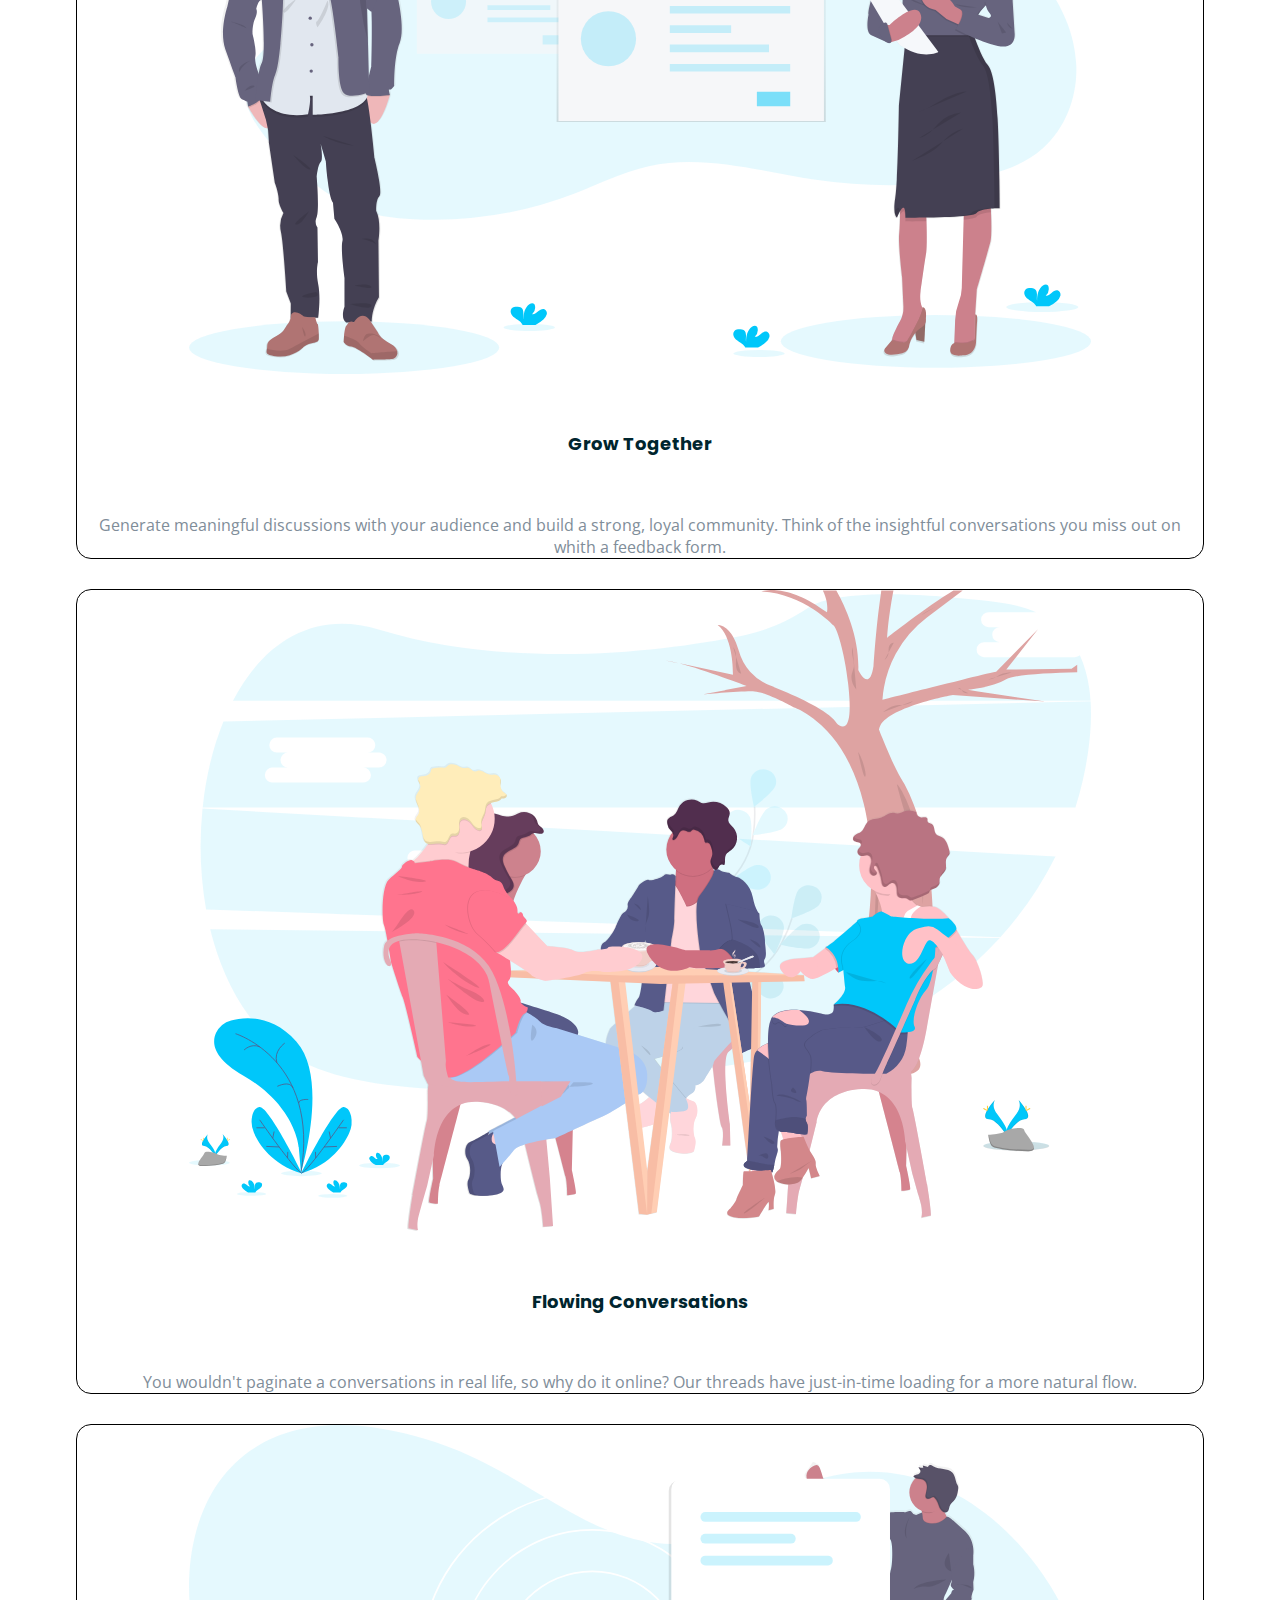
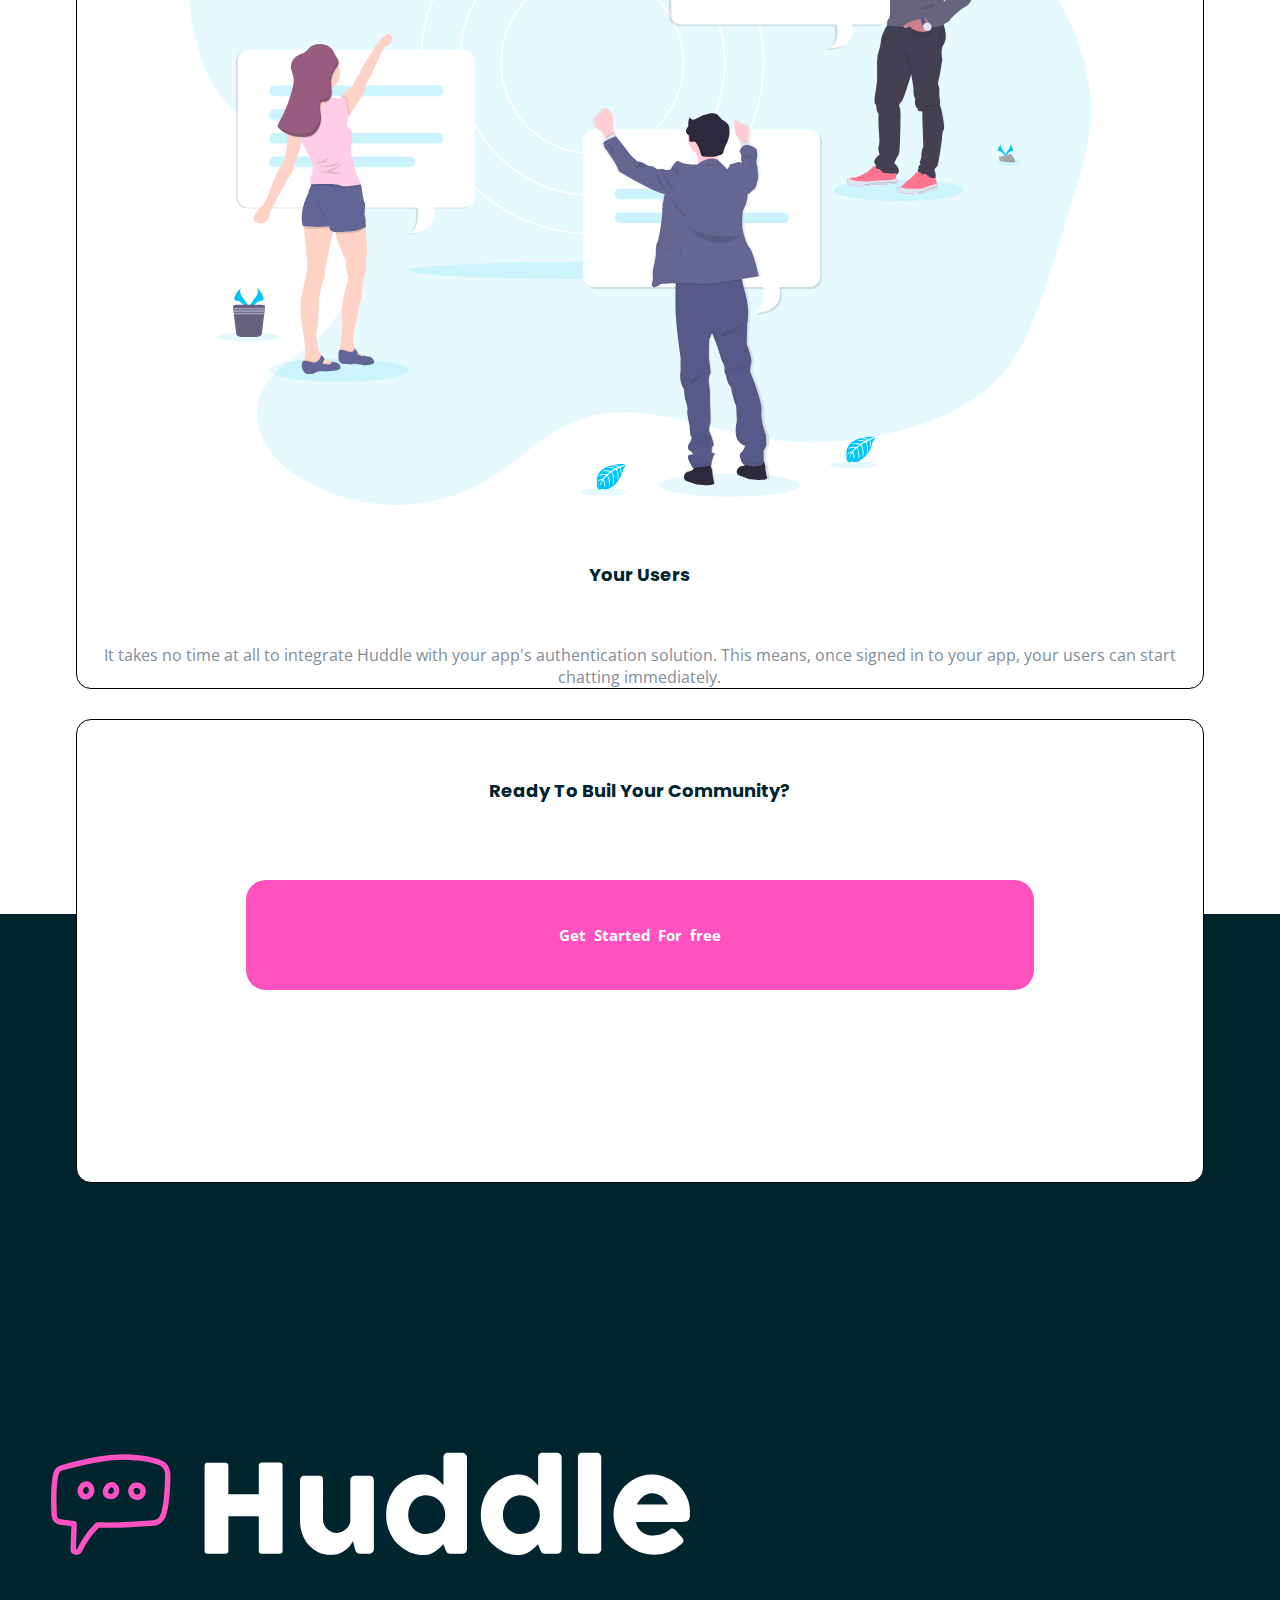
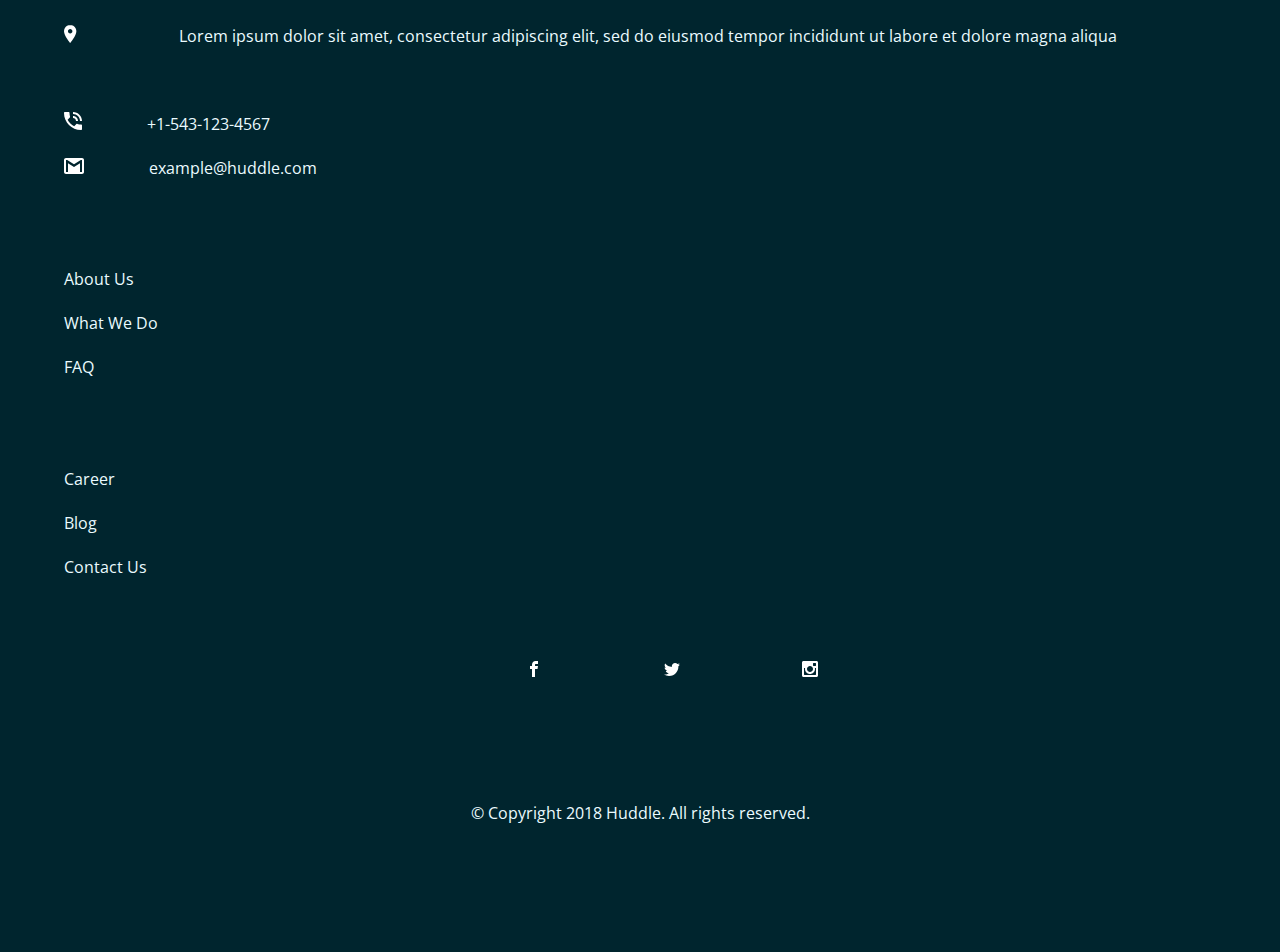
==== commit 8905aea3: "Reacomodo del ultimo contenedor y el footer" ====
--- a/index.html
+++ b/index.html
@@ -77,10 +77,15 @@
 
   </section>
 
+  <div id="last_container" class="container-title images_cont">
+    <p class="body-title">Ready To Buil Your Community?</p>
+    <button class="btn_get_stard">Get Started For free</button>
+  </div>
+
 
 
   <div id="foot">
-    <img id="logo_principal" src="images/logo_foot.svg" alt="">
+    <img id="logo_principal" class="logo_foot" src="images/logo_foot.svg" alt="">
     <div id="location_container">
       <div><img id="logo_principal" class="icons_info_foot" src="images/icon-location.svg" alt=""></div>
       <div id="text">Lorem ipsum dolor sit amet, consectetur adipiscing elit, sed do eiusmod tempor
@@ -111,6 +116,7 @@
 
 
     <center>&copy; Copyright 2018 Huddle. All rights reserved.</center>
+    
   </div>
 </body>
 
--- a/css/main.css
+++ b/css/main.css
@@ -48,21 +48,6 @@
 
 header .container-title .header-text {
   font-size: 16px;
-}
-
-header .btn_get_stard {
-  margin-top: 20px;
-  color: white;
-  background-color: #ff52bf;
-  border-radius: 20px;
-  border: 0;
-  padding: 4%;
-  text-align: center;
-  font-weight: 700;
-  font-family: "Open Sans", sans-serif;
-  font-size: 15px;
-  width: 100%;
-  word-spacing: 0.25em;
 }
 
 header #top_content {
@@ -92,7 +77,7 @@
 header #top_content #logo {
   margin-left: 3%;
   height: auto;
-  width: 30%;
+  width: 41%;
 }
 
 header .container-images {
@@ -118,6 +103,34 @@
       -ms-flex-pack: center;
           justify-content: center;
   background-color: #ebfbff;
+}
+
+.btn_get_stard {
+  margin-top: 20px;
+  color: white;
+  background-color: #ff52bf;
+  border-radius: 20px;
+  border: 0;
+  padding: 4%;
+  text-align: center;
+  font-weight: 700;
+  font-family: "Open Sans", sans-serif;
+  font-size: 15px;
+  width: 100%;
+  word-spacing: 0.25em;
+}
+
+#last_container {
+  padding-bottom: 15%;
+  -webkit-box-align: center;
+      -ms-flex-align: center;
+          align-items: center;
+  background-color: white;
+  position: relative;
+}
+
+#last_container button {
+  width: 70%;
 }
 
 body {
@@ -180,14 +193,25 @@
 
 body #foot {
   padding: 2%;
+  padding-top: 42%;
   background-color: #00252e;
   color: #ebfbff;
-  font-family: "Open Sans", sans-serif;
+  margin-top: -21%;
+  width: 100%;
+  font-family: "Open Sans", sans-serif;
+  padding-bottom: 10%;
 }
 
 body #foot #location_container {
   margin-bottom: 5%;
   margin-top: 5%;
+  margin-left: 0%;
+}
+
+body #foot .logo_foot {
+  height: auto;
+  width: 50%;
+  margin-left: 4%;
 }
 
 body #foot #text {
@@ -208,6 +232,10 @@
   margin-top: 7%;
 }
 
+body #foot div {
+  margin-left: 5%;
+}
+
 body #icons_container {
   display: -webkit-box;
   display: -ms-flexbox;
@@ -220,8 +248,10 @@
       -ms-flex-align: center;
           align-items: center;
   text-align: center;
-  -ms-flex-pack: distribute;
-      justify-content: space-around;
+  -webkit-box-pack: center;
+      -ms-flex-pack: center;
+          justify-content: center;
+  margin-bottom: 5%;
 }
 
 body #icons_container #span_icon {
@@ -229,6 +259,10 @@
   border: solid;
 }
 
+body #icons_container img {
+  padding: 5%;
+}
+
 body .icons_info_foot {
   margin-right: 5%;
 }
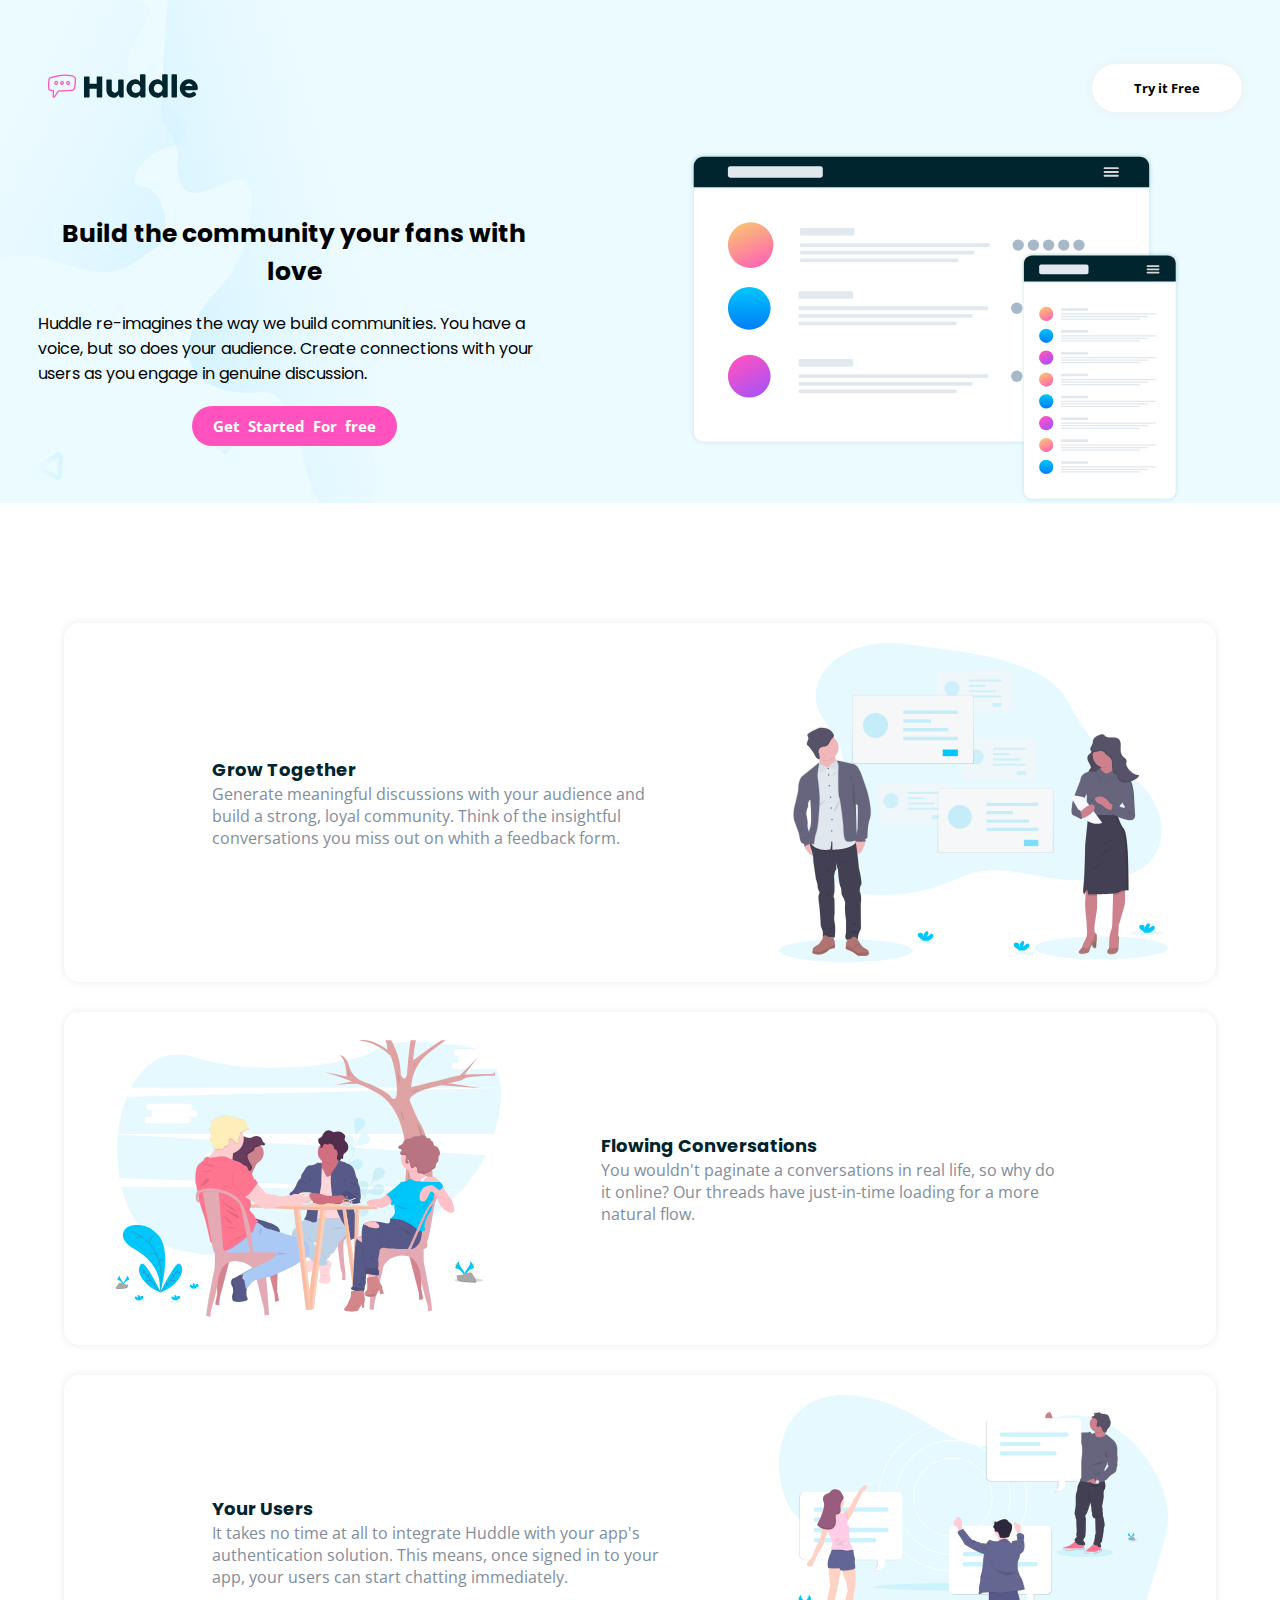
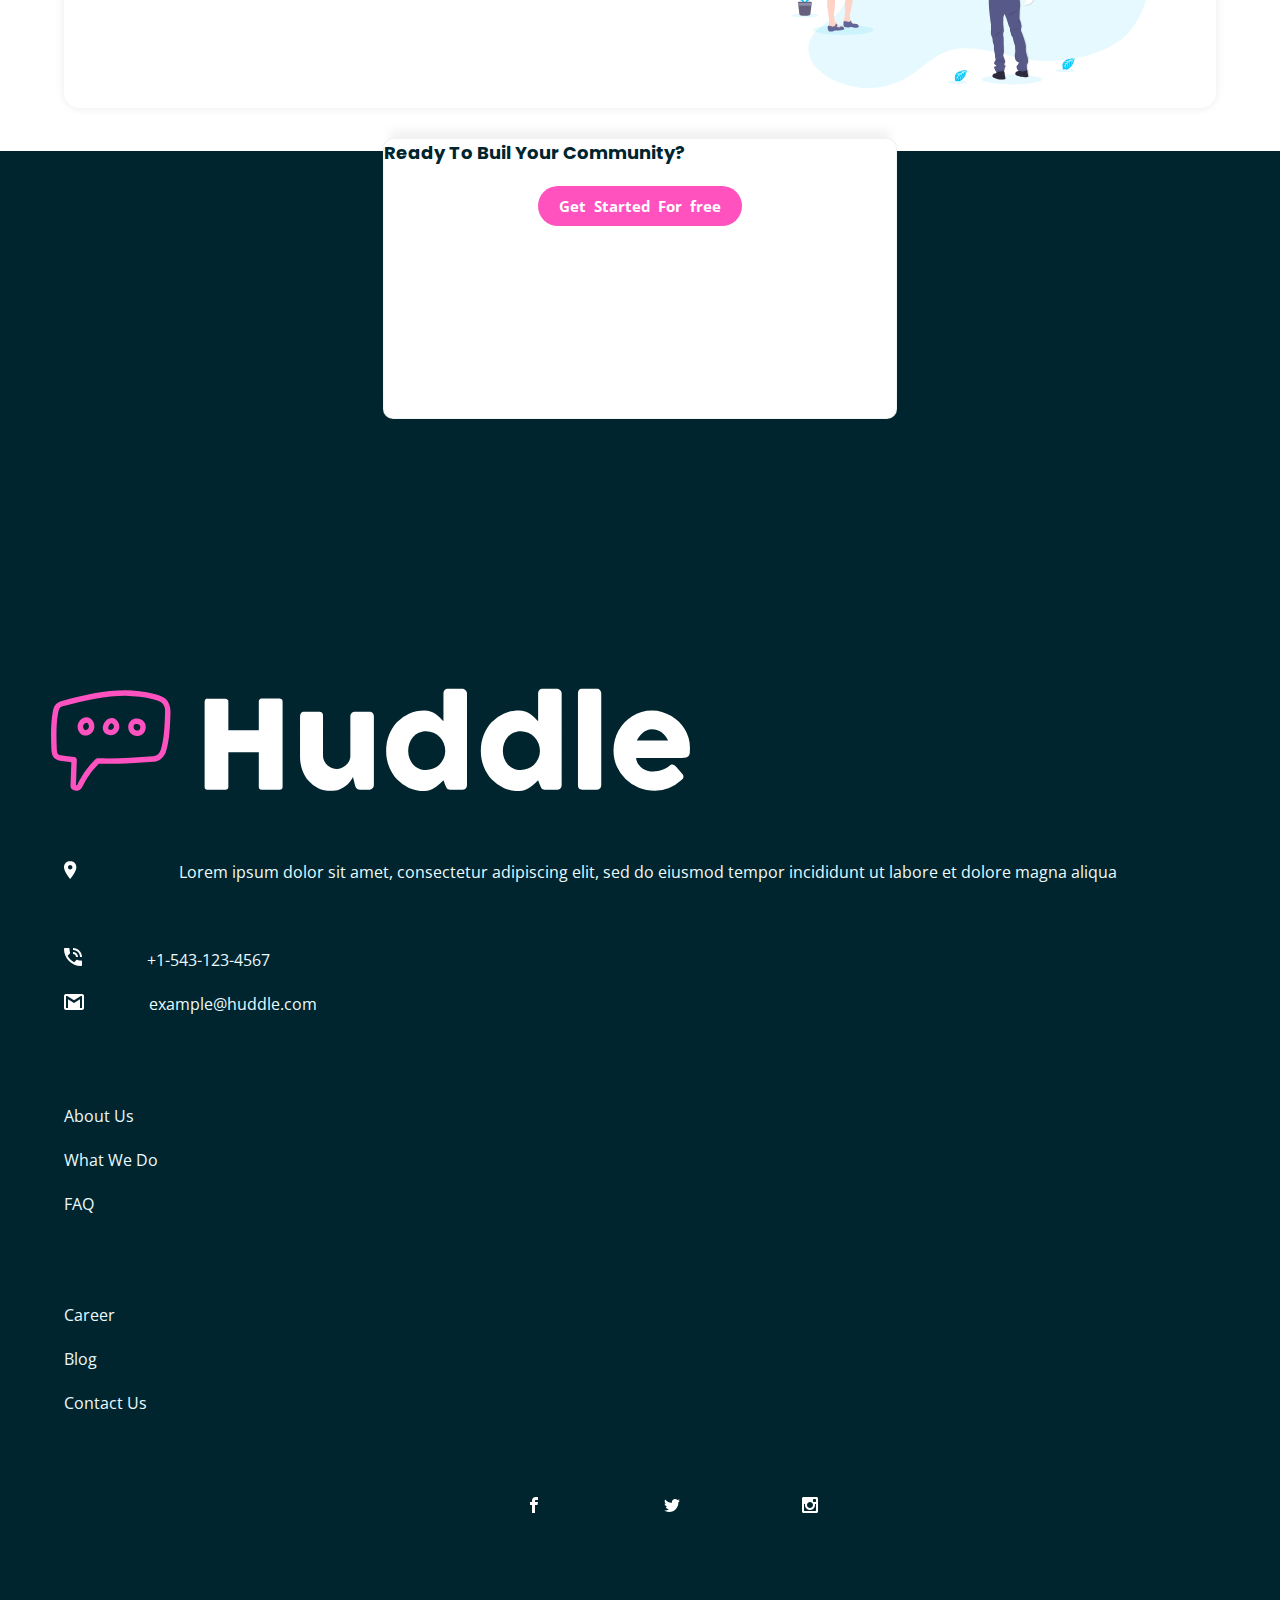
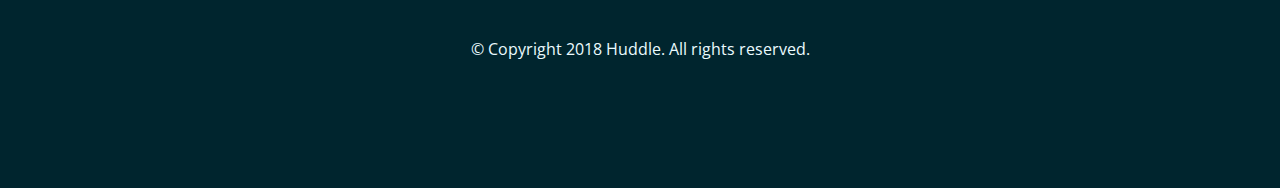
==== commit f98a63ff: "Header y section responsive" ====
--- a/index.html
+++ b/index.html
@@ -16,68 +16,79 @@
 <body>
   <header class="header-bg">
     <div id="top_content">
-      <img id="logo" src="../images/logo.svg" alt="">
-      <button id="btn_try">Try it Free</button>
+      <div id="logo">
+        <img src="../images/logo.svg" alt="">
+      </div>
+      <button id="btn_try" class="shadow-card">Try it Free</button>
     </div>
 
+    <div class="section__one">
+      <div class="container-title">
+        <p class="header-title">Build the community your fans with love</p>
+        <p class="header-text">Huddle re-imagines the way we build communities.
+          You have a voice, but so does your audience. Create connections
+          with your users as you engage in genuine discussion.</p>
 
-    <div class="container-title">
-      <p class="header-title">Build the community your fans with love</p>
-      <p class="header-text">Huddle re-imagines the way we build communities.
-        You have a voice, but so does your audience. Create connections
-        with your users as you engage in genuine discussion.</p>
+        <button class="btn_get_stard">Get Started For free</button>
 
-      <button class="btn_get_stard">Get Started For free</button>
+      </div>
 
+      <div class="container-images">
+        <img src="./images/illustration-mockups.svg" alt="" class="image-mockups">
+      </div>
     </div>
 
-    <div class="container-images">
-      <img src="./images/illustration-mockups.svg" alt="" class="image-mockups">
-    </div>
 
 
   </header>
 
   <section>
-    <div class="container-title images_cont container-">
-      <div class="container-images">
+    <div class="container-title images_cont card-body shadow-card">
+      <div class="container-images flex-card1">
         <img src="./images/illustration-grow-together.svg" alt="" class="image-mockups">
       </div>
-
-      <p class="body-title">Grow Together</p>
-      <p class="body-text">Generate meaningful discussions with your audience and build a strong,
-        loyal community. Think of the insightful conversations you miss out on whith a
-        feedback form.
-      </p>
+      <div class="flex-card2">
+        <p class="body-title">Grow Together</p>
+        <p class="body-text">Generate meaningful discussions with your audience and build a strong,
+          loyal community. Think of the insightful conversations you miss out on whith a
+          feedback form.
+        </p>
+      </div>
     </div>
 
 
-    <div class="container-title images_cont">
-      <div class="container-images">
+    <div class="container-title images_cont card-body card-body-middle shadow-card">
+      <div class="container-images flex-card1">
         <img src="./images/illustration-flowing-conversation.svg" alt="" class="image-mockups">
       </div>
+      <div class="flex-card2">
+        <p class="body-title">Flowing Conversations</p>
+        <p class="body-text">You wouldn't paginate a conversations
+          in real life, so why do it online? Our threads have just-in-time loading for a
+          more natural flow.
+        </p>
 
-      <p class="body-title">Flowing Conversations</p>
-      <p class="body-text">You wouldn't paginate a conversations
-        in real life, so why do it online? Our threads have just-in-time loading for a
-        more natural flow.
-      </p>
+      </div>
+
     </div>
 
-    <div class="container-title images_cont">
-      <div class="container-images">
+    <div class="container-title images_cont card-body shadow-card">
+      <div class="container-images flex-card1">
         <img src="./images/illustration-your-users.svg" alt="" class="image-mockups">
       </div>
+      <div class="flex-card2">
+        <p class="body-title">Your Users</p>
+        <p class="body-text"> It takes no time at all to integrate Huddle with your app's authentication solution.
+          This means, once signed in to your app, your users can start chatting immediately.
+        </p>
 
-      <p class="body-title">Your Users</p>
-      <p class="body-text"> It takes no time at all to integrate Huddle with your app's authentication solution.
-        This means, once signed in to your app, your users can start chatting immediately.
-      </p>
+      </div>
+
     </div>
 
   </section>
 
-  <div id="last_container" class="container-title images_cont">
+  <div id="last_container" class="container-title images_cont shadow-card__foot">
     <p class="body-title">Ready To Buil Your Community?</p>
     <button class="btn_get_stard">Get Started For free</button>
   </div>
@@ -116,7 +127,7 @@
 
 
     <center>&copy; Copyright 2018 Huddle. All rights reserved.</center>
-    
+
   </div>
 </body>
 
--- a/css/main.css
+++ b/css/main.css
@@ -66,18 +66,22 @@
 header #top_content button {
   background-color: white;
   border: 0px;
-  border-radius: 15px;
-  width: 27%;
+  border-radius: 25px;
+  width: 150px;
   margin-right: 3%;
-  padding: 2%;
+  padding: 10px;
   font-family: "Open Sans", sans-serif;
   font-weight: 700;
 }
 
 header #top_content #logo {
   margin-left: 3%;
-  height: auto;
-  width: 41%;
+  width: 150px;
+  padding: 10px;
+}
+
+header #top_content #logo img {
+  width: 100%;
 }
 
 header .container-images {
@@ -111,7 +115,7 @@
   background-color: #ff52bf;
   border-radius: 20px;
   border: 0;
-  padding: 4%;
+  padding: 10px;
   text-align: center;
   font-weight: 700;
   font-family: "Open Sans", sans-serif;
@@ -133,6 +137,18 @@
   width: 70%;
 }
 
+.shadow-card {
+  -webkit-box-shadow: 0px 0px 10px #ebebeb;
+          box-shadow: 0px 0px 10px #ebebeb;
+}
+
+.shadow-card__foot {
+  border-radius: 10px;
+  -webkit-box-shadow: 0px -15px 9px -7px rgba(235, 235, 235, 0.66);
+          box-shadow: 0px -15px 9px -7px rgba(235, 235, 235, 0.66);
+  border: 1px solid rgba(235, 235, 235, 0.66);
+}
+
 body {
   display: -webkit-box;
   display: -ms-flexbox;
@@ -160,6 +176,20 @@
   width: 80%;
 }
 
+body .section__one {
+  display: -webkit-box;
+  display: -ms-flexbox;
+  display: flex;
+  -webkit-box-orient: vertical;
+  -webkit-box-direction: normal;
+      -ms-flex-direction: column;
+          flex-direction: column;
+  width: 100%;
+  -webkit-box-align: center;
+      -ms-flex-align: center;
+          align-items: center;
+}
+
 body .container-title {
   width: 88%;
   display: -webkit-box;
@@ -170,8 +200,6 @@
       -ms-flex-direction: column;
           flex-direction: column;
   text-align: center;
-  border: 1px solid black;
-  border-radius: 15px;
 }
 
 body .container-title .body-title {
@@ -179,7 +207,6 @@
   color: #00252e;
   font-weight: 700;
   font-size: 18px;
-  padding: 5%;
 }
 
 body .container-title .body-text {
@@ -290,4 +317,80 @@
       -ms-flex-align: center;
           align-items: center;
 }
+
+section .card-body {
+  border-radius: 15px;
+  padding: 20px;
+  -webkit-box-sizing: border-box;
+          box-sizing: border-box;
+  display: -webkit-box;
+  display: -ms-flexbox;
+  display: flex;
+}
+
+@media (min-width: 750px) {
+  section {
+    padding-top: 90px;
+  }
+  .section__one {
+    -webkit-box-orient: horizontal !important;
+    -webkit-box-direction: normal !important;
+        -ms-flex-direction: row !important;
+            flex-direction: row !important;
+    -ms-flex-wrap: wrap;
+        flex-wrap: wrap;
+    -ms-flex-pack: distribute;
+        justify-content: space-around;
+  }
+  .container-title {
+    width: 40% !important;
+    -webkit-box-align: start !important;
+        -ms-flex-align: start !important;
+            align-items: start !important;
+  }
+  .container-images {
+    width: 48% !important;
+  }
+  .header-text {
+    text-align: left !important;
+  }
+  .btn_get_stard {
+    width: 40% !important;
+    -ms-flex-item-align: center !important;
+        -ms-grid-row-align: center !important;
+        align-self: center !important;
+  }
+  .card-body {
+    width: 90% !important;
+    -webkit-box-orient: horizontal !important;
+    -webkit-box-direction: reverse !important;
+        -ms-flex-direction: row-reverse !important;
+            flex-direction: row-reverse !important;
+    -webkit-box-align: center !important;
+        -ms-flex-align: center !important;
+            align-items: center !important;
+    -webkit-box-pack: center;
+        -ms-flex-pack: center;
+            justify-content: center;
+  }
+  .flex-card1 {
+    width: 35% !important;
+  }
+  .flex-card1 img {
+    width: 100% !important;
+  }
+  .flex-card2 {
+    width: 60% !important;
+    padding: 100px !important;
+    -webkit-box-sizing: border-box;
+            box-sizing: border-box;
+    text-align: left !important;
+  }
+  .card-body-middle {
+    -webkit-box-orient: horizontal !important;
+    -webkit-box-direction: normal !important;
+        -ms-flex-direction: row !important;
+            flex-direction: row !important;
+  }
+}
 /*# sourceMappingURL=main.css.map */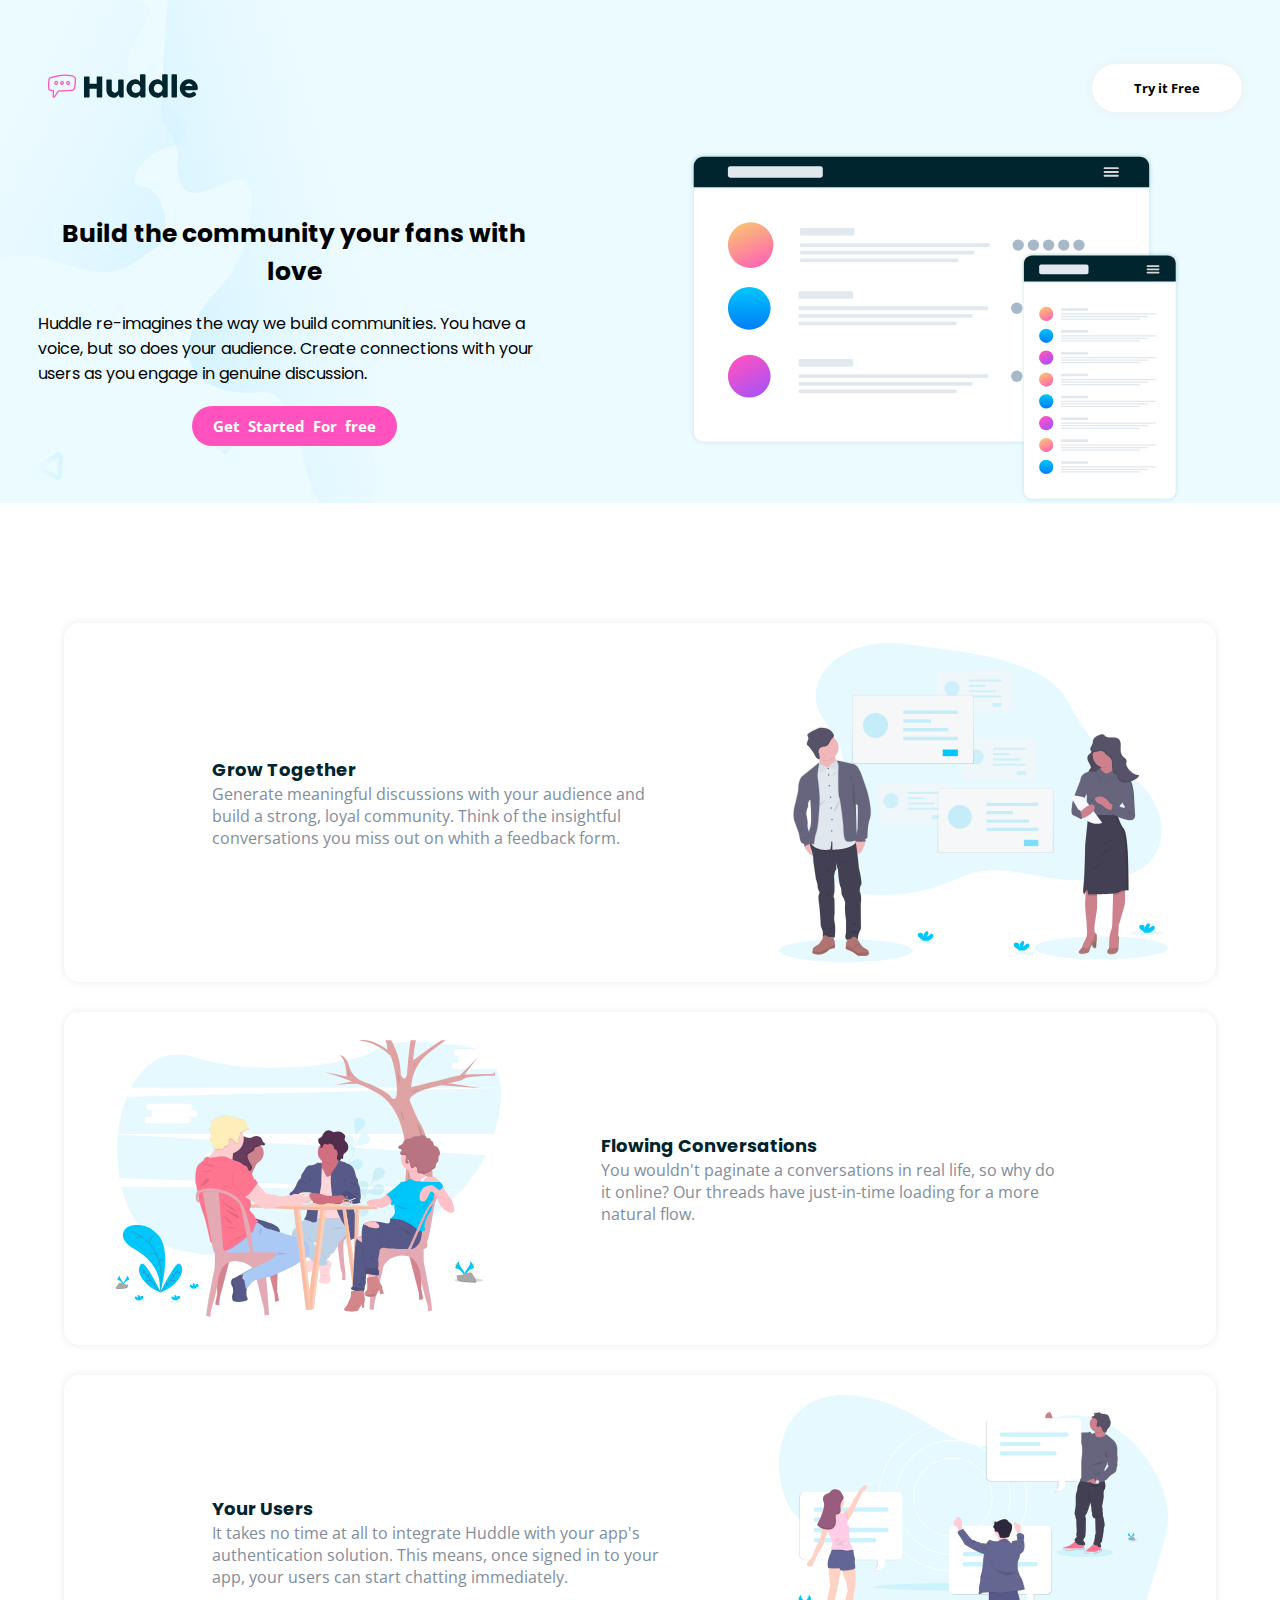
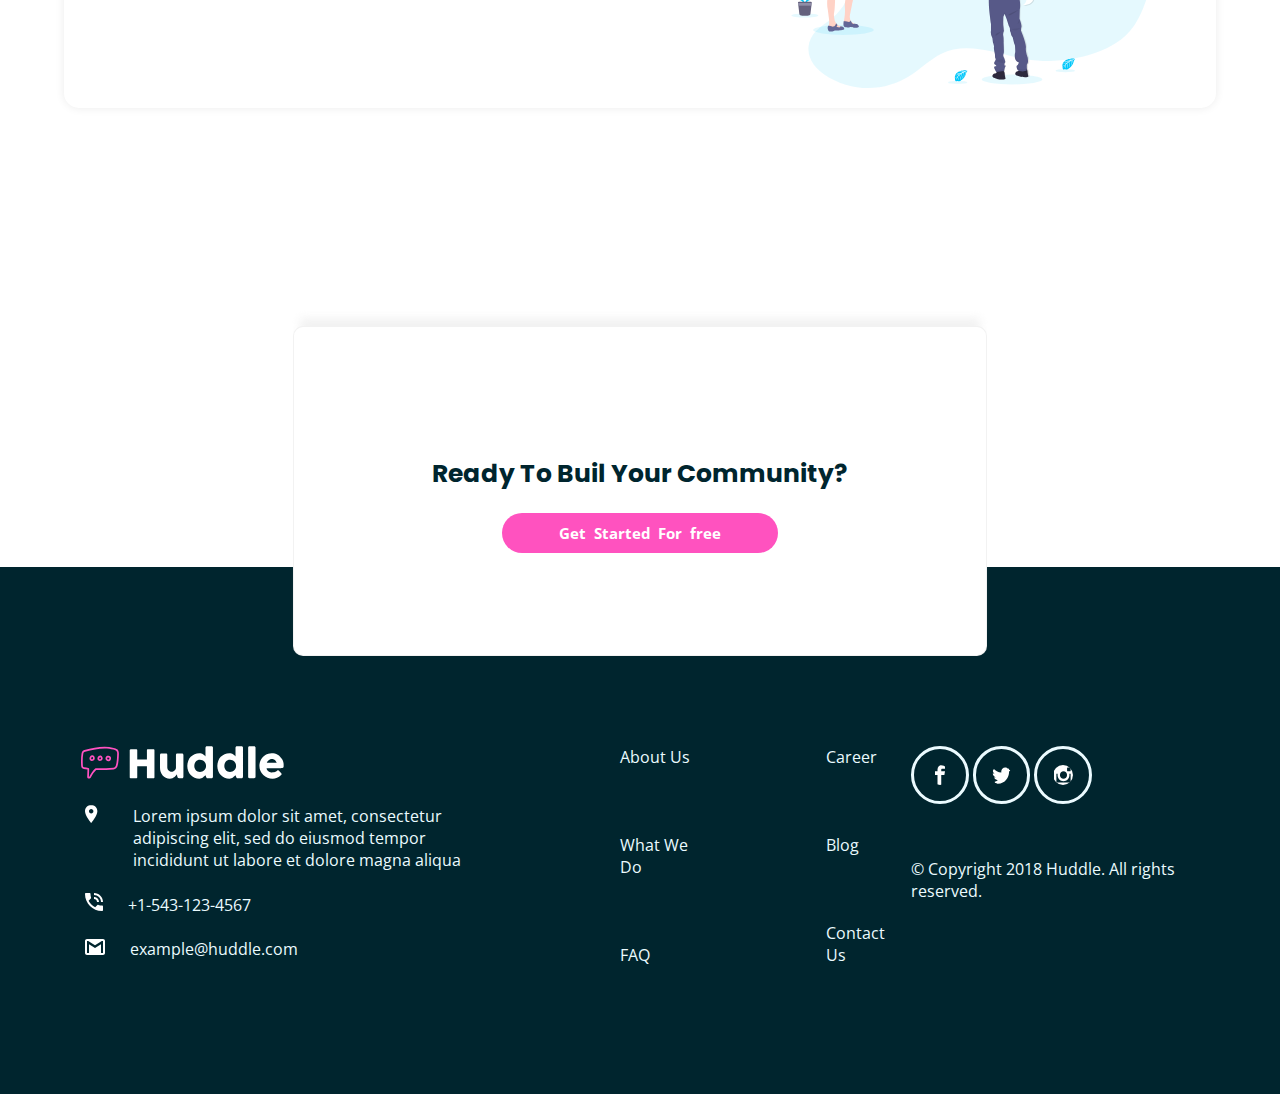
==== commit 801d180b: "Finishied the update of the styles of footer and the styles of the responsive in screen for devices " ====
--- a/index.html
+++ b/index.html
@@ -96,17 +96,19 @@
 
 
   <div id="foot">
-    <img id="logo_principal" class="logo_foot" src="images/logo_foot.svg" alt="">
-    <div id="location_container">
-      <div><img id="logo_principal" class="icons_info_foot" src="images/icon-location.svg" alt=""></div>
-      <div id="text">Lorem ipsum dolor sit amet, consectetur adipiscing elit, sed do eiusmod tempor
-        incididunt ut labore et dolore magna aliqua</div>
-    </div>
-    <div>
-      <img id="logo_principal" class="icons_info_foot" src="images/icon-phone.svg" alt="">
-      +1-543-123-4567 <br><br>
-      <img id="logo_principal" class="icons_info_foot" src="images/icon-email.svg" alt="">
-      example@huddle.com
+    <div id="first_container_footer">
+      <img id="logo_principal" class="logo_foot" src="images/logo_foot.svg" alt="">
+      <div id="location_container">
+        <div><img id="logo_principal" class="icons_info_foot" src="images/icon-location.svg" alt=""></div>
+        <div id="text">Lorem ipsum dolor sit amet, consectetur adipiscing elit, sed do eiusmod tempor
+          incididunt ut labore et dolore magna aliqua</div>
+      </div>
+      <div>
+        <img id="logo_principal" class="icons_info_foot" src="images/icon-phone.svg" alt="">
+        +1-543-123-4567 <br><br>
+        <img id="logo_principal" class="icons_info_foot" src="images/icon-email.svg" alt="">
+        example@huddle.com
+      </div>
     </div>
     <div class="opc">
       <span>About Us</span><br>
@@ -118,16 +120,15 @@
       <span>Blog</span><br>
       <span>Contact Us</span>
     </div>
-    <br>
+
     <div id="icons_container">
-      <img class="icons_redes" src="images/facebook2.svg" alt="">
-      <img class="icons_redes" src="images/twitter.svg" alt="">
-      <img class="icons_redes" src="images/instagram.svg" alt="">
+      <div>
+        <img class="icons_redes" src="images/facebook2.svg" alt="">
+        <img class="icons_redes" src="images/twitter.svg" alt="">
+        <img class="icons_redes" src="images/instagram.svg" alt="">
+      </div>
+      <div> &copy; Copyright 2018 Huddle. All rights reserved.</div>
     </div>
-
-
-    <center>&copy; Copyright 2018 Huddle. All rights reserved.</center>
-
   </div>
 </body>
 
--- a/css/main.css
+++ b/css/main.css
@@ -131,6 +131,8 @@
           align-items: center;
   background-color: white;
   position: relative;
+  padding-top: 10%;
+  margin-top: 20%;
 }
 
 #last_container button {
@@ -219,7 +221,6 @@
 }
 
 body #foot {
-  padding: 2%;
   padding-top: 42%;
   background-color: #00252e;
   color: #ebfbff;
@@ -236,8 +237,8 @@
 }
 
 body #foot .logo_foot {
-  height: auto;
-  width: 50%;
+  height: 15% !important;
+  width: auto;
   margin-left: 4%;
 }
 
@@ -257,6 +258,7 @@
       -ms-flex-direction: column;
           flex-direction: column;
   margin-top: 7%;
+  margin-left: 10%;
 }
 
 body #foot div {
@@ -267,10 +269,10 @@
   display: -webkit-box;
   display: -ms-flexbox;
   display: flex;
-  -webkit-box-orient: horizontal;
-  -webkit-box-direction: normal;
-      -ms-flex-direction: row;
-          flex-direction: row;
+  -webkit-box-orient: vertical;
+  -webkit-box-direction: normal;
+      -ms-flex-direction: column;
+          flex-direction: column;
   -webkit-box-align: center;
       -ms-flex-align: center;
           align-items: center;
@@ -279,6 +281,11 @@
       -ms-flex-pack: center;
           justify-content: center;
   margin-bottom: 5%;
+  margin-left: 0% !important;
+}
+
+body #icons_container div:first-of-type {
+  width: 50%;
 }
 
 body #icons_container #span_icon {
@@ -288,6 +295,10 @@
 
 body #icons_container img {
   padding: 5%;
+  border: solid;
+  font-size: 1vw;
+  border-radius: 100%;
+  height: 33%;
 }
 
 body .icons_info_foot {
@@ -392,5 +403,53 @@
         -ms-flex-direction: row !important;
             flex-direction: row !important;
   }
+  #last_container {
+    width: 54% !important;
+    padding-bottom: 8%;
+    margin-top: 17%;
+  }
+  #last_container p.body-title {
+    font-size: 25px;
+    width: 100%;
+  }
+  #foot {
+    margin-top: -7% !important;
+    padding-top: 14% !important;
+    display: -webkit-box;
+    display: -ms-flexbox;
+    display: flex;
+  }
+  #foot .logo_foot {
+    height: 26% !important;
+  }
+  #foot #icons_container {
+    -webkit-box-align: start;
+        -ms-flex-align: start;
+            align-items: flex-start;
+    -webkit-box-pack: justify;
+        -ms-flex-pack: justify;
+            justify-content: space-between;
+    display: -webkit-box;
+    display: -ms-flexbox;
+    display: flex;
+    -webkit-box-orient: vertical;
+    -webkit-box-direction: normal;
+        -ms-flex-direction: column;
+            flex-direction: column;
+    -ms-flex-preferred-size: 30%;
+        flex-basis: 30%;
+    padding-right: 5%;
+  }
+  #foot #icons_container div {
+    width: 100%;
+    text-align: left;
+  }
+  #foot #first_container_footer {
+    -ms-flex-preferred-size: 40% !important;
+        flex-basis: 40% !important;
+  }
+  #foot .opc {
+    margin-top: 0% !important;
+  }
 }
 /*# sourceMappingURL=main.css.map */